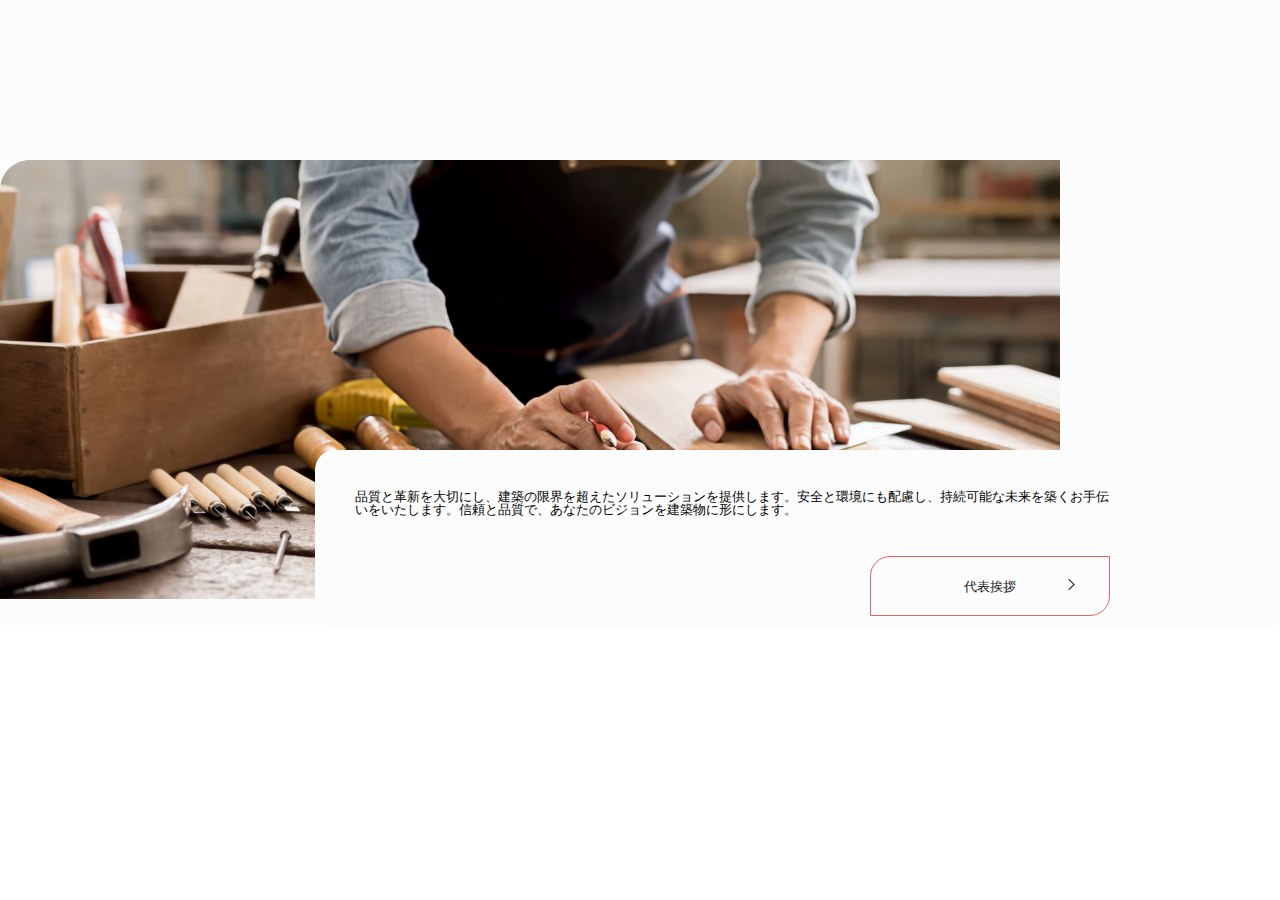
==== index.html @ d3d39540 "message1回目" ====
<!DOCTYPE html>
<html lang="ja">

<head>
  <meta charset="UTF-8">
  <meta http-equiv="X-UA-Compatible" content="IE=edge">
  <meta name="viewport" content="width=device-width, initial-scale=1.0">
  <script defer src="script.js"></script>
  <link rel="stylesheet" href="./style.css">
  <title>Document</title>
</head>

<body>
  <header class="l-header">
  </header>
  <main>

    <section class="l-section p-top-message">
      <div class="l-section__inner p-top-message__inner">
        <figure class="p-top-message__figure">
          <img src="./images/top-message.jpg" alt="メッセージ画像" width="1060" height="439" loading="lazy">
        </figure>
        <div class="p-top-message__text">
          <p>品質と革新を大切にし、建築の限界を超えたソリューションを提供します。安全と環境にも配慮し、持続可能な未来を築くお手伝いをいたします。信頼と品質で、あなたのビジョンを建築物に形にします。</p>
          <div class="c-button p-top-message__button">
            <a href="">代表挨拶</a>
          </div>
        </div>
      </div>
    </section>

  </main>
  <footer></footer>
</body>

</html>
---- style.css ----
html,body,div,span,object,iframe,h1,h2,h3,h4,h5,h6,p,blockquote,pre,abbr,address,cite,code,del,dfn,em,img,ins,kbd,q,samp,small,strong,sub,sup,var,b,i,dl,dt,dd,ol,ul,li,fieldset,form,label,legend,table,caption,tbody,tfoot,thead,tr,th,td,article,aside,canvas,details,figcaption,figure,footer,header,hgroup,menu,nav,section,summary,time,mark,audio,video{margin:0;padding:0;border:0;outline:0;font-size:100%;vertical-align:baseline;background:rgba(0,0,0,0)}body{line-height:1;min-inline-size:0}article,aside,details,figcaption,figure,footer,header,hgroup,menu,nav,section{display:block}nav ul{list-style:none}blockquote,q{quotes:none}blockquote:before,blockquote:after,q:before,q:after{content:"";content:none}a{margin:0;padding:0;font-size:100%;vertical-align:baseline;background:rgba(0,0,0,0);text-decoration:none}ins{background-color:#ff9;color:#000;text-decoration:none}mark{background-color:#ff9;color:#000;font-style:italic;font-weight:bold}del{text-decoration:line-through}abbr[title],dfn[title]{border-bottom:1px dotted;cursor:help}table{border-collapse:collapse;border-spacing:0}hr{display:block;height:1px;border:0;border-top:1px solid #ccc;margin:1em 0;padding:0}input,select{vertical-align:middle}:root{--red: #F45F5F;--white: #FCFCFC;--bg-gray: #F4F4F4;--black: #1A1A1A;--headerHight: 100px;--inner: 15px}@media screen and (min-width: 1024px){:root{--inner: 50px}}html{font-size:16px}@media screen and (min-width: 768px){html{font-size:.7571428571vw}}@media screen and (min-width: 1160px){html{font-size:16px}}*{box-sizing:border-box}body{font-family:"Noto Sans JP",sans-serif,"Shippori Mincho",serif}a{color:var(--black)}img,a{display:block;width:100%;height:auto}.l-section{position:relative}.l-section__inner{--_width: 72.5rem;--_inner: 0.9375rem;width:min(100%,var(--_width));padding:0 var(--_inner);margin-inline:auto}@media screen and (min-width: 768px){.l-section__inner{--_inner: 3.125rem}}.l-section__inner.p-top-about__inner,.l-section__inner.p-top-message__inner{--_width: 120rem;--_inner: 0}.c-logo img{width:11.125rem}.c-button a{display:flex;align-items:center;justify-content:center;cursor:pointer;width:15rem;height:3.75rem;border:1px solid var(--red);border-radius:1.25rem 0px 1.25rem 0px;position:relative}.c-button a:hover{background-color:var(--red);color:var(--white)}.c-button a::before{content:"";display:inline-block;width:1px;height:.5rem;background-color:var(--black);rotate:45deg;position:absolute;top:1.625rem;left:12.5rem}.c-button a:hover::before{background-color:var(--white)}.c-button a::after{content:"";display:inline-block;width:1px;height:.5rem;background-color:var(--black);rotate:-45deg;position:absolute;top:1.3125rem;left:12.5rem}.c-button a:hover::after{background-color:var(--white)}.p-top-message{padding-top:10rem;padding-bottom:1.6875rem;background-color:var(--white)}.p-top-message__inner{max-width:120rem;position:relative}.p-top-message__figure{aspect-ratio:1060/439;max-width:66.25rem}.p-top-message__figure img{height:100%}.p-top-message__text{font-size:.8125rem;padding:1.25rem;background-color:var(--white);border-radius:1.25rem;z-index:1;position:absolute;top:18.125rem;right:0;width:60.3125rem;padding:2.5rem 10.625rem .6875rem 2.5rem}.p-top-message__button{margin-top:2.5rem;display:flex;justify-content:center;justify-content:flex-end}@media screen and (min-width: 768px){.u-hidden-pc{display:none}}@media screen and (min-width: 768px){.u-hidden-sp{display:none}}/*# sourceMappingURL=style.css.map */
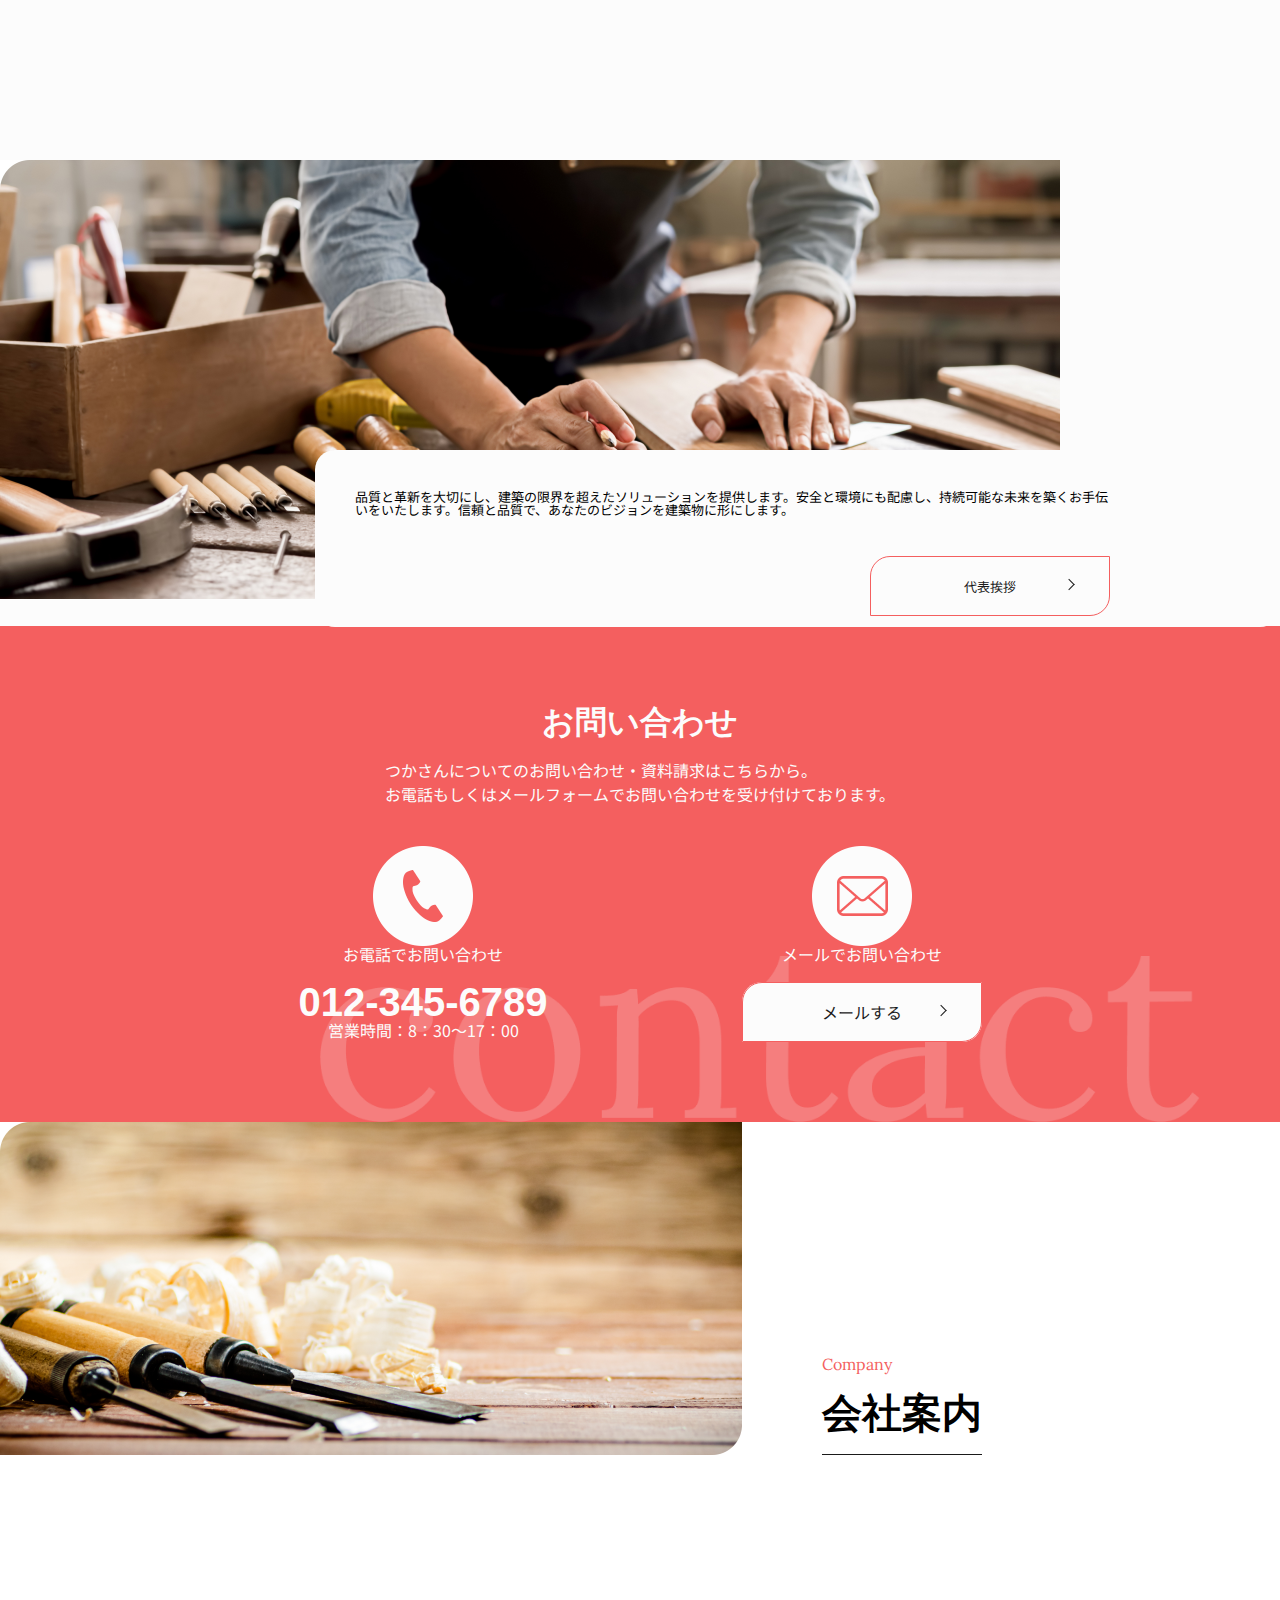
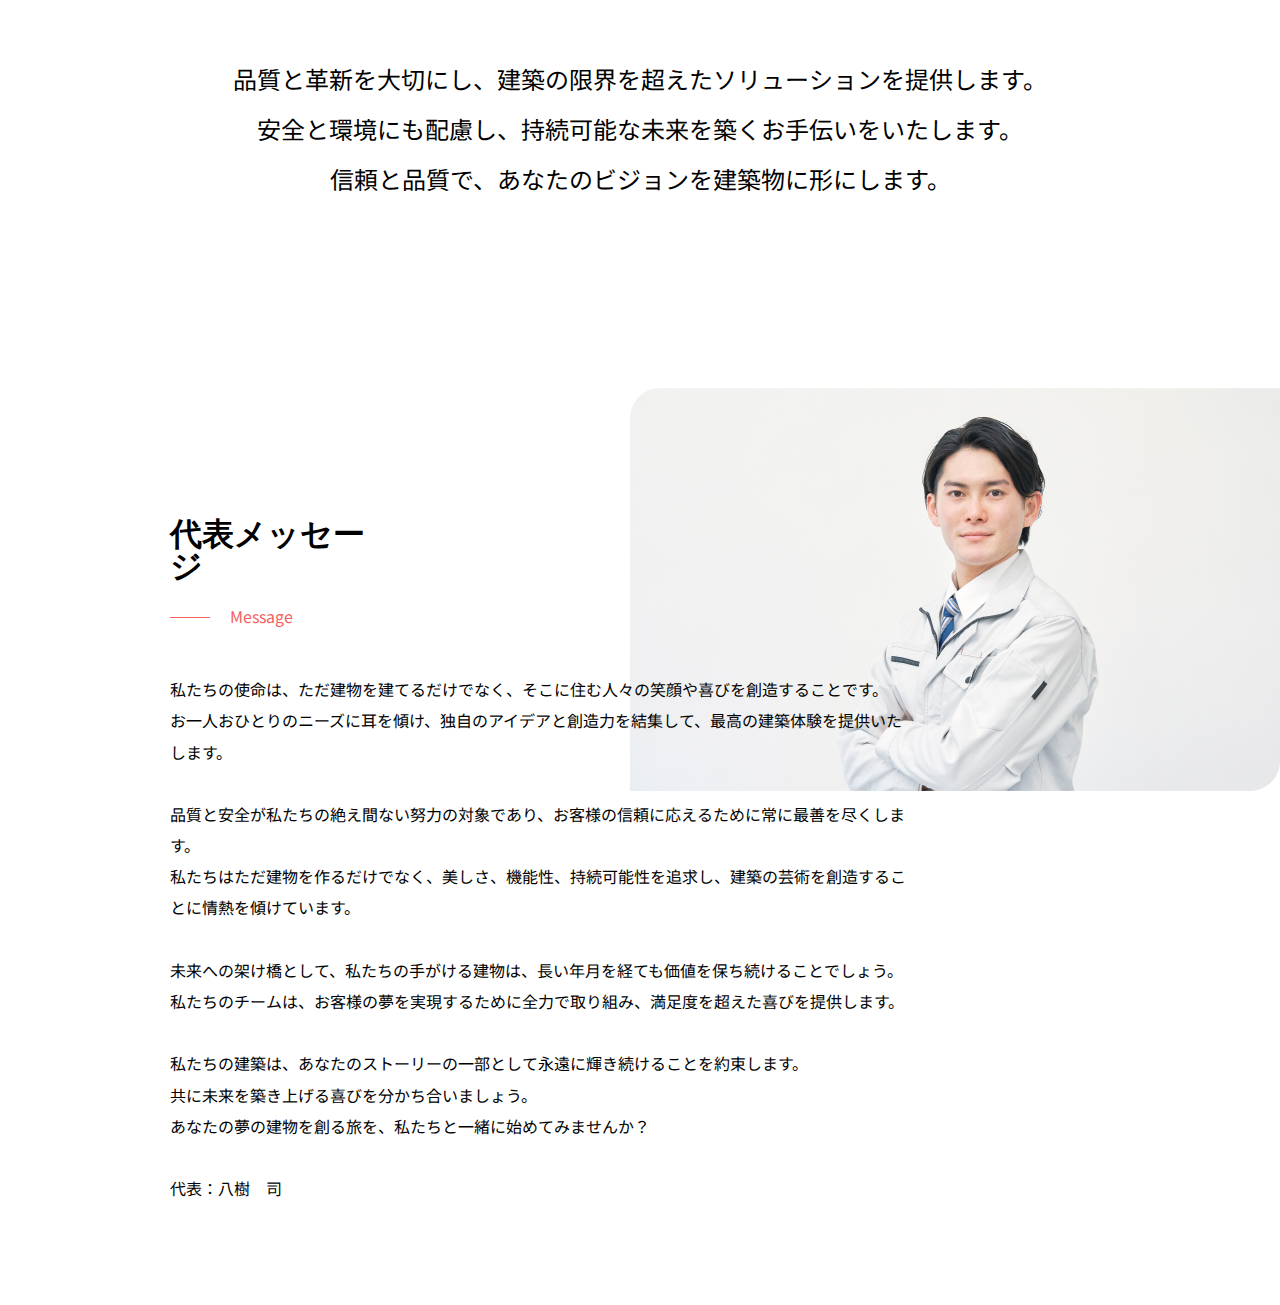
==== commit dc02fad1: "会社案内追加" ====
--- a/index.html
+++ b/index.html
@@ -5,7 +5,20 @@
   <meta charset="UTF-8">
   <meta http-equiv="X-UA-Compatible" content="IE=edge">
   <meta name="viewport" content="width=device-width, initial-scale=1.0">
-  <script defer src="script.js"></script>
+  <link rel="preconnect" href="https://fonts.googleapis.com">
+
+  <link rel="preconnect" href="https://fonts.googleapis.com">
+  <link rel="preconnect" href="https://fonts.gstatic.com" crossorigin>
+  <link href="https://fonts.googleapis.com/css2?family=Lora:ital,wght@0,400..700;1,400..700&display=swap"
+    rel="stylesheet">
+  <link rel="preconnect" href="https://fonts.gstatic.com" crossorigin>
+  <link
+    href="https://fonts.googleapis.com/css2?family=Noto+Sans+JP:wght@100..900&family=Shippori+Mincho:wght@400;500;600;700;800&display=swap"
+    rel="stylesheet">
+  <link rel="stylesheet" href="https://cdn.jsdelivr.net/npm/swiper@11/swiper-bundle.min.css" />
+
+  <script defer src="https://cdn.jsdelivr.net/npm/swiper@11/swiper-bundle.min.js"></script>
+  <script defer src="./js/script.js"></script>
   <link rel="stylesheet" href="./style.css">
   <title>Document</title>
 </head>
@@ -29,6 +42,73 @@
       </div>
     </section>
 
+    <section class="l-section p-top-contact">
+      <div class="l-section__inner p-top-contact__inner">
+        <div class="p-top-contact__text">
+          <h2 class="p-top-contact__title">お問い合わせ</h2>
+          <p class="p-top-contact__description">つかさんについてのお問い合わせ・資料請求はこちらから。<br>お電話もしくはメールフォームでお問い合わせを受け付けております。</p>
+        </div>
+        <div class="p-top-contact__items">
+          <div class="p-top-contact__item">
+            <figure class="p-top-contact__icon">
+              <img src="./images/icon-tel.png" alt="電話のアイコン" width="100" height="100" loading="lazy">
+            </figure>
+            <p class="p-top-contact__text">お電話でお問い合わせ</p>
+            <a class="p-top-contact__tel" href="tel:012-345-6789">012-345-6789</a>
+            <p class="p-top-contact__text">営業時間：8：30〜17：00</p>
+          </div>
+          <div class="p-top-contact__item">
+            <figure class="p-top-contact__icon">
+              <img src="./images/icon-mail.png" alt="メールのアイコン" width="100" height="100" loading="lazy">
+            </figure>
+            <p class="p-top-contact__text">メールでお問い合わせ</p>
+            <div class="c-button p-top-contact__button">
+              <a href="">メールする</a>
+            </div>
+          </div>
+        </div>
+      </div>
+    </section>
+
+    <section class="l-section p-company">
+      <div class="l-section__inner p-company__inner">
+
+        <div class="p-company__heading">
+          <figure class="p-company__heading-image">
+            <img src="./images/company-1.png" alt="会社画像" width="742" height="331" loading="lazy">
+          </figure>
+          <div class="p-company__title-group">
+            <p class="p-company__title-en">Company</p>
+            <h2 class="p-company__title">会社案内</h2>
+          </div>
+        </div>
+
+        <p class="p-company__description">品質と革新を大切にし、建築の限界を超えたソリューションを提供します。<br>
+          安全と環境にも配慮し、持続可能な未来を築くお手伝いをいたします。<br>
+          信頼と品質で、あなたのビジョンを建築物に形にします。</p>
+
+        <div class="p-company__subtitle-group">
+          <h3 class="p-company__subtitle">代表メッセージ</h3>
+          <p class="p-company__subtitle-en">Message</p>
+        </div>
+
+        <div class="p-company__message-group">
+          <figure class="p-company__message-image">
+            <img src="./images/company-2.png" alt="代表メッセージ" width="650" height="402.73" loading="lazy">
+          </figure>
+  
+          <p class="p-company__message">
+            私たちの使命は、ただ建物を建てるだけでなく、そこに住む人々の笑顔や喜びを創造することです。<br>お一人おひとりのニーズに耳を傾け、独自のアイデアと創造力を結集して、最高の建築体験を提供いたします。<br><br>
+            品質と安全が私たちの絶え間ない努力の対象であり、お客様の信頼に応えるために常に最善を尽くします。<br>私たちはただ建物を作るだけでなく、美しさ、機能性、持続可能性を追求し、建築の芸術を創造することに情熱を傾けています。<br><br>未来への架け橋として、私たちの手がける建物は、長い年月を経ても価値を保ち続けることでしょう。<br>私たちのチームは、お客様の夢を実現するために全力で取り組み、満足度を超えた喜びを提供します。<br><br>私たちの建築は、あなたのストーリーの一部として永遠に輝き続けることを約束します。<br>共に未来を築き上げる喜びを分かち合いましょう。<br>あなたの夢の建物を創る旅を、私たちと一緒に始めてみませんか？<br><br>代表：八樹　司
+          </p>
+        </div>
+
+      </div>
+    </section>
+
+
+
+
   </main>
   <footer></footer>
 </body>
--- a/style.css
+++ b/style.css
@@ -1 +1 @@
-html,body,div,span,object,iframe,h1,h2,h3,h4,h5,h6,p,blockquote,pre,abbr,address,cite,code,del,dfn,em,img,ins,kbd,q,samp,small,strong,sub,sup,var,b,i,dl,dt,dd,ol,ul,li,fieldset,form,label,legend,table,caption,tbody,tfoot,thead,tr,th,td,article,aside,canvas,details,figcaption,figure,footer,header,hgroup,menu,nav,section,summary,time,mark,audio,video{margin:0;padding:0;border:0;outline:0;font-size:100%;vertical-align:baseline;background:rgba(0,0,0,0)}body{line-height:1;min-inline-size:0}article,aside,details,figcaption,figure,footer,header,hgroup,menu,nav,section{display:block}nav ul{list-style:none}blockquote,q{quotes:none}blockquote:before,blockquote:after,q:before,q:after{content:"";content:none}a{margin:0;padding:0;font-size:100%;vertical-align:baseline;background:rgba(0,0,0,0);text-decoration:none}ins{background-color:#ff9;color:#000;text-decoration:none}mark{background-color:#ff9;color:#000;font-style:italic;font-weight:bold}del{text-decoration:line-through}abbr[title],dfn[title]{border-bottom:1px dotted;cursor:help}table{border-collapse:collapse;border-spacing:0}hr{display:block;height:1px;border:0;border-top:1px solid #ccc;margin:1em 0;padding:0}input,select{vertical-align:middle}:root{--red: #F45F5F;--white: #FCFCFC;--bg-gray: #F4F4F4;--black: #1A1A1A;--headerHight: 100px;--inner: 15px}@media screen and (min-width: 1024px){:root{--inner: 50px}}html{font-size:16px}@media screen and (min-width: 768px){html{font-size:.7571428571vw}}@media screen and (min-width: 1160px){html{font-size:16px}}*{box-sizing:border-box}body{font-family:"Noto Sans JP",sans-serif,"Shippori Mincho",serif}a{color:var(--black)}img,a{display:block;width:100%;height:auto}.l-section{position:relative}.l-section__inner{--_width: 72.5rem;--_inner: 0.9375rem;width:min(100%,var(--_width));padding:0 var(--_inner);margin-inline:auto}@media screen and (min-width: 768px){.l-section__inner{--_inner: 3.125rem}}.l-section__inner.p-top-about__inner,.l-section__inner.p-top-message__inner{--_width: 120rem;--_inner: 0}.c-logo img{width:11.125rem}.c-button a{display:flex;align-items:center;justify-content:center;cursor:pointer;width:15rem;height:3.75rem;border:1px solid var(--red);border-radius:1.25rem 0px 1.25rem 0px;position:relative}.c-button a:hover{background-color:var(--red);color:var(--white)}.c-button a::before{content:"";display:inline-block;width:1px;height:.5rem;background-color:var(--black);rotate:45deg;position:absolute;top:1.625rem;left:12.5rem}.c-button a:hover::before{background-color:var(--white)}.c-button a::after{content:"";display:inline-block;width:1px;height:.5rem;background-color:var(--black);rotate:-45deg;position:absolute;top:1.3125rem;left:12.5rem}.c-button a:hover::after{background-color:var(--white)}.p-top-message{padding-top:10rem;padding-bottom:1.6875rem;background-color:var(--white)}.p-top-message__inner{max-width:120rem;position:relative}.p-top-message__figure{aspect-ratio:1060/439;max-width:66.25rem}.p-top-message__figure img{height:100%}.p-top-message__text{font-size:.8125rem;padding:1.25rem;background-color:var(--white);border-radius:1.25rem;z-index:1;position:absolute;top:18.125rem;right:0;width:60.3125rem;padding:2.5rem 10.625rem .6875rem 2.5rem}.p-top-message__button{margin-top:2.5rem;display:flex;justify-content:center;justify-content:flex-end}@media screen and (min-width: 768px){.u-hidden-pc{display:none}}@media screen and (min-width: 768px){.u-hidden-sp{display:none}}/*# sourceMappingURL=style.css.map */+html,body,div,span,object,iframe,h1,h2,h3,h4,h5,h6,p,blockquote,pre,abbr,address,cite,code,del,dfn,em,img,ins,kbd,q,samp,small,strong,sub,sup,var,b,i,dl,dt,dd,ol,ul,li,fieldset,form,label,legend,table,caption,tbody,tfoot,thead,tr,th,td,article,aside,canvas,details,figcaption,figure,footer,header,hgroup,menu,nav,section,summary,time,mark,audio,video{margin:0;padding:0;border:0;outline:0;font-size:100%;vertical-align:baseline;background:rgba(0,0,0,0)}body{line-height:1;min-inline-size:0}article,aside,details,figcaption,figure,footer,header,hgroup,menu,nav,section{display:block}nav ul{list-style:none}blockquote,q{quotes:none}blockquote:before,blockquote:after,q:before,q:after{content:"";content:none}a{margin:0;padding:0;font-size:100%;vertical-align:baseline;background:rgba(0,0,0,0);text-decoration:none}ins{background-color:#ff9;color:#000;text-decoration:none}mark{background-color:#ff9;color:#000;font-style:italic;font-weight:bold}del{text-decoration:line-through}abbr[title],dfn[title]{border-bottom:1px dotted;cursor:help}table{border-collapse:collapse;border-spacing:0}hr{display:block;height:1px;border:0;border-top:1px solid #ccc;margin:1em 0;padding:0}input,select{vertical-align:middle}:root{--red: #F45F5F;--white: #FCFCFC;--bg-gray: #F4F4F4;--black: #1A1A1A;--headerHight: 100px;--inner: 15px}@media screen and (min-width: 1024px){:root{--inner: 50px}}html{font-size:16px}@media screen and (min-width: 768px){html{font-size:.7571428571vw}}@media screen and (min-width: 1160px){html{font-size:16px}}*{box-sizing:border-box}body{font-family:"Noto Sans JP",sans-serif,"Shippori Mincho",serif}a{color:var(--black)}img,a{display:block;width:100%;height:auto}.l-section{position:relative}.l-section__inner{--_width: 72.5rem;--_inner: 0.9375rem;width:min(100%,var(--_width));padding:0 var(--_inner);margin-inline:auto}@media screen and (min-width: 768px){.l-section__inner{--_inner: 3.125rem}}.l-section__inner.p-top-about__inner,.l-section__inner.p-top-message__inner,.p-company__inner{--_width: 120rem;--_inner: 0}.c-logo img{width:11.125rem}.c-button a{display:flex;align-items:center;justify-content:center;cursor:pointer;width:15rem;height:3.75rem;border:1px solid var(--red);border-radius:1.25rem 0px 1.25rem 0px;position:relative}.c-button a:hover{background-color:var(--red);color:var(--white)}.c-button a::before{content:"";display:inline-block;width:1px;height:.5rem;background-color:var(--black);rotate:45deg;position:absolute;top:1.625rem;left:12.5rem}.c-button a:hover::before{background-color:var(--white)}.c-button a::after{content:"";display:inline-block;width:1px;height:.5rem;background-color:var(--black);rotate:-45deg;position:absolute;top:1.3125rem;left:12.5rem}.c-button a:hover::after{background-color:var(--white)}.p-top-message{padding-top:10rem;padding-bottom:1.6875rem;background-color:var(--white)}.p-top-message__inner{max-width:120rem;position:relative}.p-top-message__figure{aspect-ratio:1060/439;max-width:66.25rem}.p-top-message__figure img{height:100%}.p-top-message__text{font-size:.8125rem;padding:1.25rem;background-color:var(--white);border-radius:1.25rem;z-index:1;position:absolute;top:18.125rem;right:0;width:60.3125rem;padding:2.5rem 10.625rem .6875rem 2.5rem}.p-top-message__button{margin-top:2.5rem;display:flex;justify-content:center;justify-content:flex-end}.p-top-contact{background-color:var(--red);background-image:url("../../../images/bg-contact.png");background-repeat:no-repeat;background-size:55rem;background-position:80% 100%;padding-top:5rem;padding-bottom:5rem;color:var(--white)}.p-top-contact__inner{max-width:48.9375rem;width:100%;margin-inline:auto}.p-top-contact__text :not(:first-child){margin-top:1.25rem}.p-top-contact__title{font-size:2rem;font-family:"sippori-mincho",serif;font-weight:bold;text-align:center}.p-top-contact__description{width:31.875rem;margin-inline:auto;margin-top:2.5rem;line-height:normal}.p-top-contact__items{display:flex;justify-content:space-between;margin-top:2.5rem}.p-top-contact__item{text-align:center}.p-top-contact__tel{color:var(--white);font-size:2.5rem;font-family:"noto-sans-jp",sans-serif;font-weight:bold;text-align:center;margin-top:1.25rem}.p-top-contact__icon{aspect-ratio:100/100;max-width:6.25rem;margin-inline:auto}.p-top-contact__icon img{height:100%}.p-top-contact__button{background-color:var(--white);border-radius:1.25rem 0px 1.25rem 0px;margin-top:1.25rem}.p-top-contact__button a{color:var(--black)}.p-company{padding-bottom:6.3125rem}.p-company__heading{display:flex;gap:5rem}.p-company__heading-image{aspect-ratio:742/331;max-width:46.375rem}.p-company__heading-image img{height:100%}.p-company__title-group{padding-top:14.625rem}.p-company__title-en{color:var(--red);font-family:"Lora",serif;text-transform:capitalize}.p-company__title{font-family:"sippori-mincho",serif;font-size:2.5rem;padding-top:1.375rem}.p-company__title::after{content:"";display:block;width:10rem;height:1px;background-color:var(--black);margin-top:1.25rem}.p-company__description{width:51rem;font-size:1.5rem;margin-inline:auto;text-align:center;padding-top:12.4675rem;line-height:2.0833333333}.p-company__subtitle-group{width:14rem;margin-top:19.57375rem;margin-left:10.625rem}.p-company__subtitle{font-size:2rem;font-family:"sippori-mincho",serif}.p-company__subtitle-en{color:var(--red);margin-top:1.25rem}.p-company__subtitle-en::before{content:"";display:inline-block;width:2.5rem;height:1px;background-color:var(--red);margin-right:1.25rem;position:relative;top:-0.3125rem;margin-top:1.25rem}.p-company__message-group{position:relative}.p-company__message-image{aspect-ratio:650/402.73;max-width:40.625rem;position:absolute;top:-54%;right:0}.p-company__message-image img{height:100%}.p-company__message{width:46.625rem;margin-top:3.158125rem;margin-left:10.625rem;line-height:1.95;z-index:1;position:relative}@media screen and (min-width: 768px){.u-hidden-pc{display:none}}@media screen and (min-width: 768px){.u-hidden-sp{display:none}}/*# sourceMappingURL=style.css.map */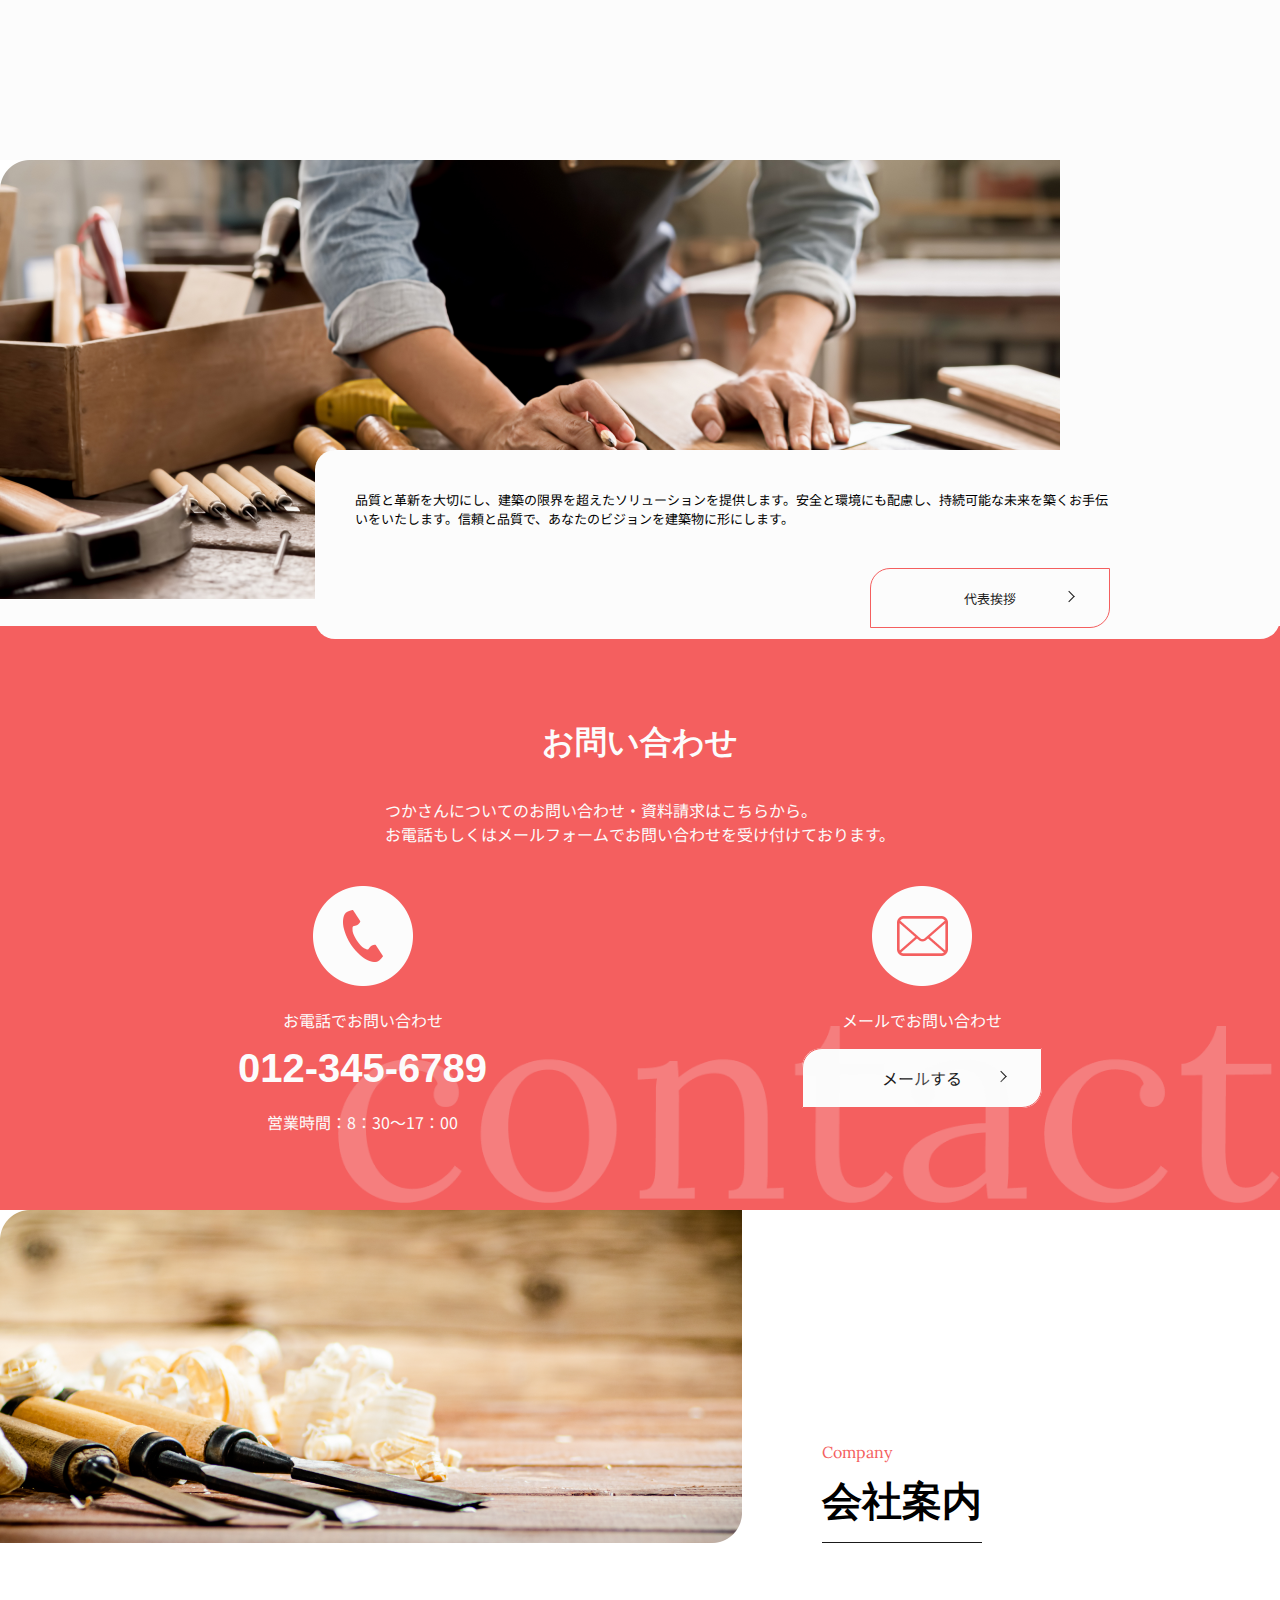
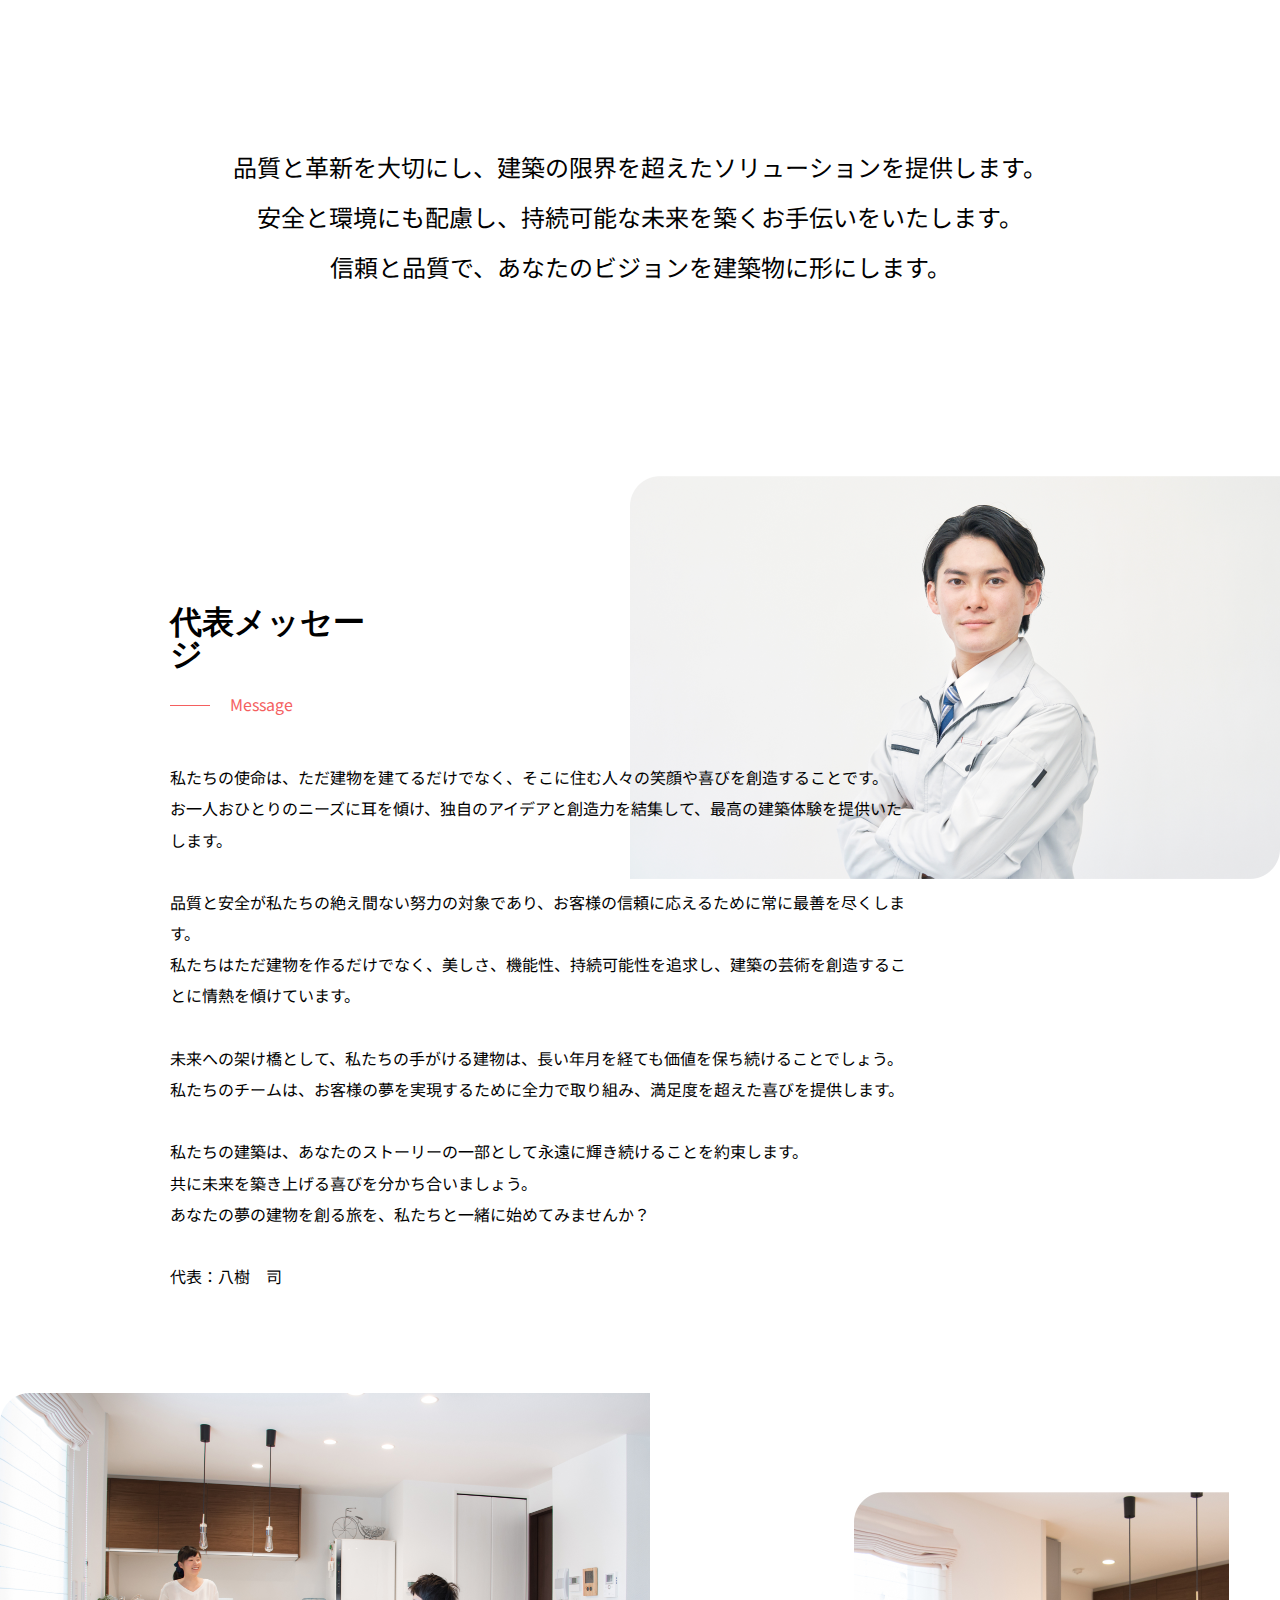
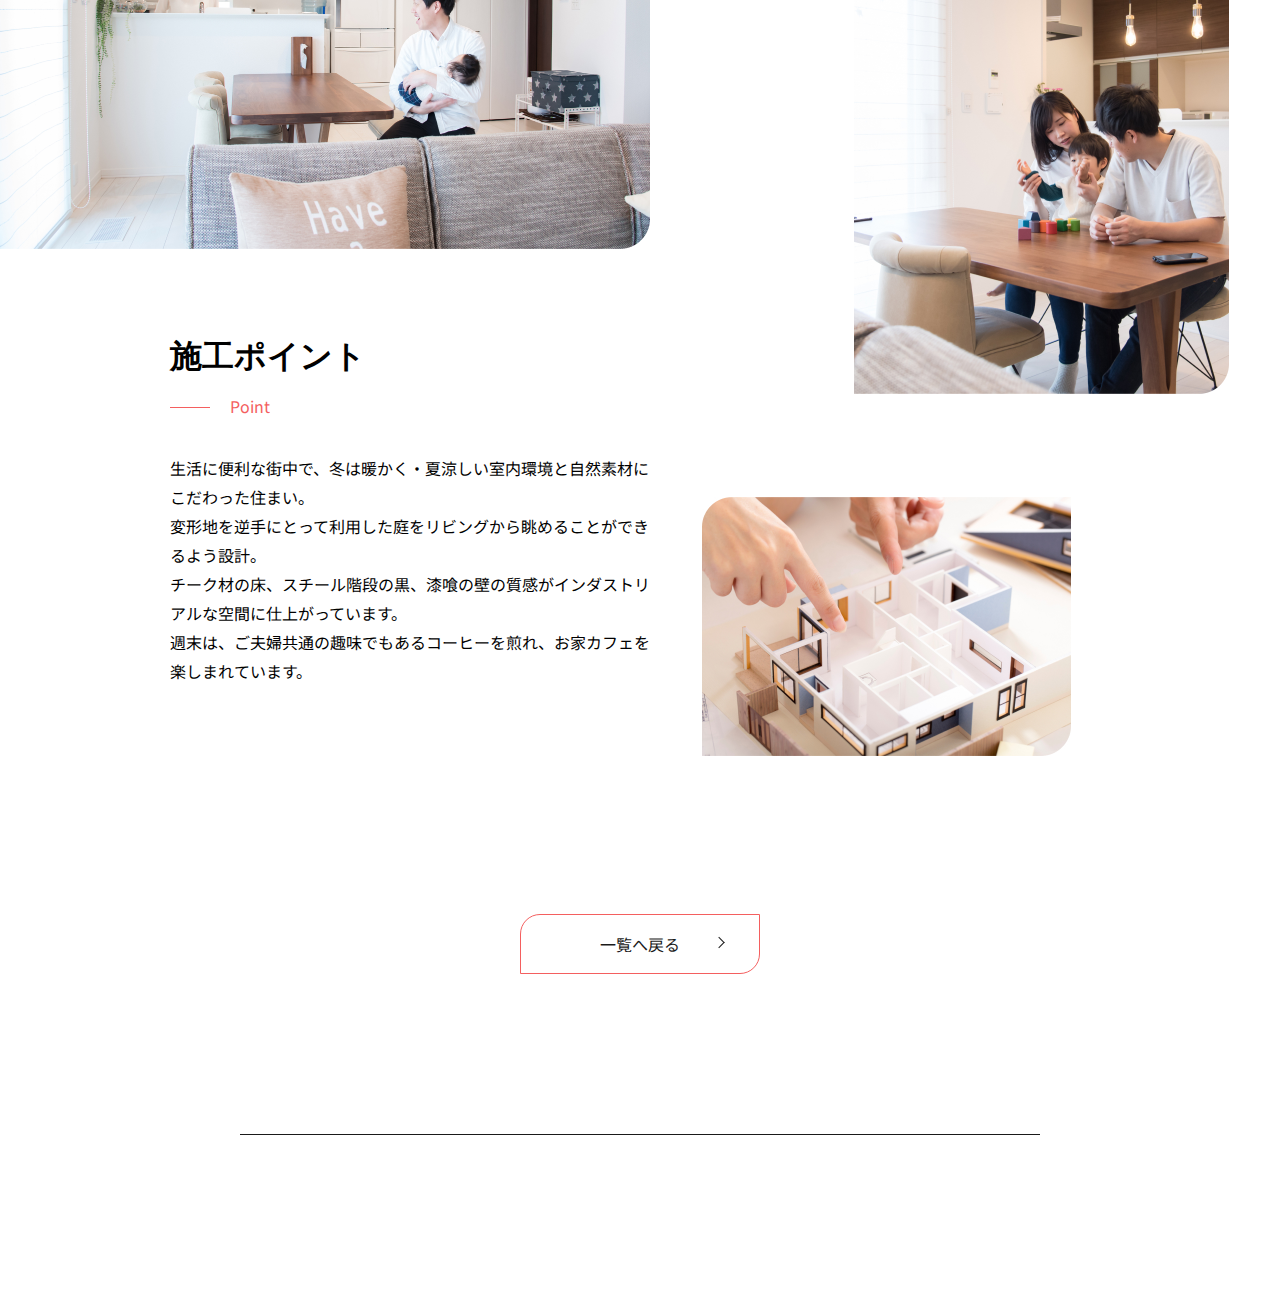
==== commit a60dfc09: "施工ポイント追加" ====
--- a/index.html
+++ b/index.html
@@ -6,7 +6,6 @@
   <meta http-equiv="X-UA-Compatible" content="IE=edge">
   <meta name="viewport" content="width=device-width, initial-scale=1.0">
   <link rel="preconnect" href="https://fonts.googleapis.com">
-
   <link rel="preconnect" href="https://fonts.googleapis.com">
   <link rel="preconnect" href="https://fonts.gstatic.com" crossorigin>
   <link href="https://fonts.googleapis.com/css2?family=Lora:ital,wght@0,400..700;1,400..700&display=swap"
@@ -44,7 +43,7 @@
 
     <section class="l-section p-top-contact">
       <div class="l-section__inner p-top-contact__inner">
-        <div class="p-top-contact__text">
+        <div class="p-top-contact__title-group">
           <h2 class="p-top-contact__title">お問い合わせ</h2>
           <p class="p-top-contact__description">つかさんについてのお問い合わせ・資料請求はこちらから。<br>お電話もしくはメールフォームでお問い合わせを受け付けております。</p>
         </div>
@@ -66,13 +65,15 @@
               <a href="">メールする</a>
             </div>
           </div>
+          <div class="p-top-contact__bg-image">
+            <img width="1059" height="308" loading="lazy" src="./images/bg-contact.png" alt="contact">
+          </div>
         </div>
       </div>
     </section>
 
     <section class="l-section p-company">
       <div class="l-section__inner p-company__inner">
-
         <div class="p-company__heading">
           <figure class="p-company__heading-image">
             <img src="./images/company-1.png" alt="会社画像" width="742" height="331" loading="lazy">
@@ -82,32 +83,54 @@
             <h2 class="p-company__title">会社案内</h2>
           </div>
         </div>
-
         <p class="p-company__description">品質と革新を大切にし、建築の限界を超えたソリューションを提供します。<br>
           安全と環境にも配慮し、持続可能な未来を築くお手伝いをいたします。<br>
           信頼と品質で、あなたのビジョンを建築物に形にします。</p>
-
-        <div class="p-company__subtitle-group">
-          <h3 class="p-company__subtitle">代表メッセージ</h3>
-          <p class="p-company__subtitle-en">Message</p>
+        <div class="p-company__subtitle-group c-subtitle-group">
+          <h3 class="p-company__subtitle c-subtitle">代表メッセージ</h3>
+          <p class="p-company__subtitle-en c-subtitle-en">Message</p>
         </div>
-
         <div class="p-company__message-group">
           <figure class="p-company__message-image">
             <img src="./images/company-2.png" alt="代表メッセージ" width="650" height="402.73" loading="lazy">
           </figure>
-  
           <p class="p-company__message">
             私たちの使命は、ただ建物を建てるだけでなく、そこに住む人々の笑顔や喜びを創造することです。<br>お一人おひとりのニーズに耳を傾け、独自のアイデアと創造力を結集して、最高の建築体験を提供いたします。<br><br>
             品質と安全が私たちの絶え間ない努力の対象であり、お客様の信頼に応えるために常に最善を尽くします。<br>私たちはただ建物を作るだけでなく、美しさ、機能性、持続可能性を追求し、建築の芸術を創造することに情熱を傾けています。<br><br>未来への架け橋として、私たちの手がける建物は、長い年月を経ても価値を保ち続けることでしょう。<br>私たちのチームは、お客様の夢を実現するために全力で取り組み、満足度を超えた喜びを提供します。<br><br>私たちの建築は、あなたのストーリーの一部として永遠に輝き続けることを約束します。<br>共に未来を築き上げる喜びを分かち合いましょう。<br>あなたの夢の建物を創る旅を、私たちと一緒に始めてみませんか？<br><br>代表：八樹　司
           </p>
         </div>
-
       </div>
     </section>
 
-
-
+    <section class="l-section p-point">
+      <div class="l-section__inner p-point__inner">
+        <figure class="p-point__figure-1">
+          <img src="./images/point-1.jpg" alt="ポイント画像" width="650" height="455.379" loading="lazy">
+        </figure>
+        <figure class="p-point__figure-2">
+          <img src="./images/point-2.jpg" alt="ポイント画像" width="375" height="501.518" loading="lazy">
+        </figure>
+        <figure class="p-point__figure-3">
+          <img src="./images/point-3.jpg" alt="ポイント画像" width="369" height="258.783" loading="lazy">
+        </figure>
+        <div class="p-point__text-group">
+          <div class="p-point__subtitle-group c-subtitle-group">
+            <h3 class="p-point__subtitle c-subtitle">施工ポイント</h3>
+            <p class="p-point__subtitle-en c-subtitle-en">Point</p>
+          </div>
+          <div class="p-point__text">
+            <p>生活に便利な街中で、冬は暖かく・夏涼しい室内環境と自然素材にこだわった住まい。<br>
+              変形地を逆手にとって利用した庭をリビングから眺めることができるよう設計。<br>
+              チーク材の床、スチール階段の黒、漆喰の壁の質感がインダストリアルな空間に仕上がっています。<br>
+              週末は、ご夫婦共通の趣味でもあるコーヒーを煎れ、お家カフェを楽しまれています。</p>
+          </div>
+        </div>
+        <div class="c-button p-point__button">
+          <a href="">一覧へ戻る</a>
+        </div>
+        <div class="p-point__line"></div>
+      </div>
+    </section>
 
   </main>
   <footer></footer>
--- a/style.css
+++ b/style.css
@@ -1 +1 @@
-html,body,div,span,object,iframe,h1,h2,h3,h4,h5,h6,p,blockquote,pre,abbr,address,cite,code,del,dfn,em,img,ins,kbd,q,samp,small,strong,sub,sup,var,b,i,dl,dt,dd,ol,ul,li,fieldset,form,label,legend,table,caption,tbody,tfoot,thead,tr,th,td,article,aside,canvas,details,figcaption,figure,footer,header,hgroup,menu,nav,section,summary,time,mark,audio,video{margin:0;padding:0;border:0;outline:0;font-size:100%;vertical-align:baseline;background:rgba(0,0,0,0)}body{line-height:1;min-inline-size:0}article,aside,details,figcaption,figure,footer,header,hgroup,menu,nav,section{display:block}nav ul{list-style:none}blockquote,q{quotes:none}blockquote:before,blockquote:after,q:before,q:after{content:"";content:none}a{margin:0;padding:0;font-size:100%;vertical-align:baseline;background:rgba(0,0,0,0);text-decoration:none}ins{background-color:#ff9;color:#000;text-decoration:none}mark{background-color:#ff9;color:#000;font-style:italic;font-weight:bold}del{text-decoration:line-through}abbr[title],dfn[title]{border-bottom:1px dotted;cursor:help}table{border-collapse:collapse;border-spacing:0}hr{display:block;height:1px;border:0;border-top:1px solid #ccc;margin:1em 0;padding:0}input,select{vertical-align:middle}:root{--red: #F45F5F;--white: #FCFCFC;--bg-gray: #F4F4F4;--black: #1A1A1A;--headerHight: 100px;--inner: 15px}@media screen and (min-width: 1024px){:root{--inner: 50px}}html{font-size:16px}@media screen and (min-width: 768px){html{font-size:.7571428571vw}}@media screen and (min-width: 1160px){html{font-size:16px}}*{box-sizing:border-box}body{font-family:"Noto Sans JP",sans-serif,"Shippori Mincho",serif}a{color:var(--black)}img,a{display:block;width:100%;height:auto}.l-section{position:relative}.l-section__inner{--_width: 72.5rem;--_inner: 0.9375rem;width:min(100%,var(--_width));padding:0 var(--_inner);margin-inline:auto}@media screen and (min-width: 768px){.l-section__inner{--_inner: 3.125rem}}.l-section__inner.p-top-about__inner,.l-section__inner.p-top-message__inner,.p-company__inner{--_width: 120rem;--_inner: 0}.c-logo img{width:11.125rem}.c-button a{display:flex;align-items:center;justify-content:center;cursor:pointer;width:15rem;height:3.75rem;border:1px solid var(--red);border-radius:1.25rem 0px 1.25rem 0px;position:relative}.c-button a:hover{background-color:var(--red);color:var(--white)}.c-button a::before{content:"";display:inline-block;width:1px;height:.5rem;background-color:var(--black);rotate:45deg;position:absolute;top:1.625rem;left:12.5rem}.c-button a:hover::before{background-color:var(--white)}.c-button a::after{content:"";display:inline-block;width:1px;height:.5rem;background-color:var(--black);rotate:-45deg;position:absolute;top:1.3125rem;left:12.5rem}.c-button a:hover::after{background-color:var(--white)}.p-top-message{padding-top:10rem;padding-bottom:1.6875rem;background-color:var(--white)}.p-top-message__inner{max-width:120rem;position:relative}.p-top-message__figure{aspect-ratio:1060/439;max-width:66.25rem}.p-top-message__figure img{height:100%}.p-top-message__text{font-size:.8125rem;padding:1.25rem;background-color:var(--white);border-radius:1.25rem;z-index:1;position:absolute;top:18.125rem;right:0;width:60.3125rem;padding:2.5rem 10.625rem .6875rem 2.5rem}.p-top-message__button{margin-top:2.5rem;display:flex;justify-content:center;justify-content:flex-end}.p-top-contact{background-color:var(--red);background-image:url("../../../images/bg-contact.png");background-repeat:no-repeat;background-size:55rem;background-position:80% 100%;padding-top:5rem;padding-bottom:5rem;color:var(--white)}.p-top-contact__inner{max-width:48.9375rem;width:100%;margin-inline:auto}.p-top-contact__text :not(:first-child){margin-top:1.25rem}.p-top-contact__title{font-size:2rem;font-family:"sippori-mincho",serif;font-weight:bold;text-align:center}.p-top-contact__description{width:31.875rem;margin-inline:auto;margin-top:2.5rem;line-height:normal}.p-top-contact__items{display:flex;justify-content:space-between;margin-top:2.5rem}.p-top-contact__item{text-align:center}.p-top-contact__tel{color:var(--white);font-size:2.5rem;font-family:"noto-sans-jp",sans-serif;font-weight:bold;text-align:center;margin-top:1.25rem}.p-top-contact__icon{aspect-ratio:100/100;max-width:6.25rem;margin-inline:auto}.p-top-contact__icon img{height:100%}.p-top-contact__button{background-color:var(--white);border-radius:1.25rem 0px 1.25rem 0px;margin-top:1.25rem}.p-top-contact__button a{color:var(--black)}.p-company{padding-bottom:6.3125rem}.p-company__heading{display:flex;gap:5rem}.p-company__heading-image{aspect-ratio:742/331;max-width:46.375rem}.p-company__heading-image img{height:100%}.p-company__title-group{padding-top:14.625rem}.p-company__title-en{color:var(--red);font-family:"Lora",serif;text-transform:capitalize}.p-company__title{font-family:"sippori-mincho",serif;font-size:2.5rem;padding-top:1.375rem}.p-company__title::after{content:"";display:block;width:10rem;height:1px;background-color:var(--black);margin-top:1.25rem}.p-company__description{width:51rem;font-size:1.5rem;margin-inline:auto;text-align:center;padding-top:12.4675rem;line-height:2.0833333333}.p-company__subtitle-group{width:14rem;margin-top:19.57375rem;margin-left:10.625rem}.p-company__subtitle{font-size:2rem;font-family:"sippori-mincho",serif}.p-company__subtitle-en{color:var(--red);margin-top:1.25rem}.p-company__subtitle-en::before{content:"";display:inline-block;width:2.5rem;height:1px;background-color:var(--red);margin-right:1.25rem;position:relative;top:-0.3125rem;margin-top:1.25rem}.p-company__message-group{position:relative}.p-company__message-image{aspect-ratio:650/402.73;max-width:40.625rem;position:absolute;top:-54%;right:0}.p-company__message-image img{height:100%}.p-company__message{width:46.625rem;margin-top:3.158125rem;margin-left:10.625rem;line-height:1.95;z-index:1;position:relative}@media screen and (min-width: 768px){.u-hidden-pc{display:none}}@media screen and (min-width: 768px){.u-hidden-sp{display:none}}/*# sourceMappingURL=style.css.map */+html,body,div,span,object,iframe,h1,h2,h3,h4,h5,h6,p,blockquote,pre,abbr,address,cite,code,del,dfn,em,img,ins,kbd,q,samp,small,strong,sub,sup,var,b,i,dl,dt,dd,ol,ul,li,fieldset,form,label,legend,table,caption,tbody,tfoot,thead,tr,th,td,article,aside,canvas,details,figcaption,figure,footer,header,hgroup,menu,nav,section,summary,time,mark,audio,video{margin:0;padding:0;border:0;outline:0;font-size:100%;vertical-align:baseline;background:rgba(0,0,0,0)}body{line-height:1;min-inline-size:0}article,aside,details,figcaption,figure,footer,header,hgroup,menu,nav,section{display:block}nav ul{list-style:none}blockquote,q{quotes:none}blockquote:before,blockquote:after,q:before,q:after{content:"";content:none}a{margin:0;padding:0;font-size:100%;vertical-align:baseline;background:rgba(0,0,0,0);text-decoration:none}ins{background-color:#ff9;color:#000;text-decoration:none}mark{background-color:#ff9;color:#000;font-style:italic;font-weight:bold}del{text-decoration:line-through}abbr[title],dfn[title]{border-bottom:1px dotted;cursor:help}table{border-collapse:collapse;border-spacing:0}hr{display:block;height:1px;border:0;border-top:1px solid #ccc;margin:1em 0;padding:0}input,select{vertical-align:middle}:root{--red: #F45F5F;--white: #FCFCFC;--bg-gray: #F4F4F4;--black: #1A1A1A;--headerHight: 100px;--inner: 15px}@media screen and (min-width: 1024px){:root{--inner: 50px}}html{font-size:16px}@media screen and (min-width: 768px){html{font-size:.7571428571vw}}@media screen and (min-width: 1160px){html{font-size:16px}}*{box-sizing:border-box}body{font-family:"Noto Sans JP",sans-serif,"Shippori Mincho",serif}a{color:var(--black)}img,a{display:block;width:100%;height:auto}.l-section{position:relative}.l-section__inner{--_width: 72.5rem;--_inner: 0.9375rem;width:min(100%,var(--_width));padding:0 var(--_inner);margin-inline:auto}@media screen and (min-width: 768px){.l-section__inner{--_inner: 3.125rem}}.l-section__inner.p-top-about__inner,.l-section__inner.p-top-message__inner,.l-section__inner.p-company__inner,.l-section__inner.p-point__inner{--_width: 120rem;--_inner: 0}.c-logo img{width:11.125rem}.c-button a{display:flex;align-items:center;justify-content:center;cursor:pointer;width:15rem;height:3.75rem;border:1px solid var(--red);border-radius:1.25rem 0px 1.25rem 0px;position:relative}.c-button a:hover{background-color:var(--red);color:var(--white)}.c-button a::before{content:"";display:inline-block;width:1px;height:.5rem;background-color:var(--black);rotate:45deg;position:absolute;top:1.625rem;left:12.5rem}.c-button a:hover::before{background-color:var(--white)}.c-button a::after{content:"";display:inline-block;width:1px;height:.5rem;background-color:var(--black);rotate:-45deg;position:absolute;top:1.3125rem;left:12.5rem}.c-button a:hover::after{background-color:var(--white)}.c-subtitle-group{width:14rem}.c-subtitle{font-size:2rem;font-family:"sippori-mincho",serif}.c-subtitle-en{color:var(--red);margin-top:1.25rem}.c-subtitle-en::before{content:"";display:inline-block;width:2.5rem;height:1px;background-color:var(--red);margin-right:1.25rem;position:relative;top:-0.3125rem;margin-top:1.25rem}.p-top-message{padding-top:10rem;padding-bottom:1.6875rem;background-color:var(--white)}.p-top-message__inner{max-width:120rem;position:relative}.p-top-message__figure{aspect-ratio:1060/439;max-width:66.25rem}.p-top-message__figure img{height:100%}.p-top-message__text{font-size:.8125rem;padding:1.25rem;background-color:var(--white);border-radius:1.25rem;z-index:1;position:absolute;top:18.125rem;right:0;width:60.3125rem;padding:2.5rem 10.625rem .6875rem 2.5rem;line-height:normal}.p-top-message__button{margin-top:2.5rem;display:flex;justify-content:center;justify-content:flex-end}.p-top-contact{background-color:var(--red);padding-top:6.25rem;padding-bottom:5rem;color:var(--white)}.p-top-contact__inner{max-width:56.5rem;width:100%;margin-inline:auto}.p-top-contact__text{margin-top:1.625rem}.p-top-contact__title{font-size:2rem;font-family:"sippori-mincho",serif;font-weight:bold;text-align:center}.p-top-contact__description{width:31.875rem;margin-inline:auto;margin-top:2.5rem;line-height:normal}.p-top-contact__items{display:flex;justify-content:space-between;margin-top:2.5rem}.p-top-contact__item{text-align:center}.p-top-contact__tel{color:var(--white);font-size:2.5rem;font-family:"noto-sans-jp",sans-serif;font-weight:bold;text-align:center;margin-top:1.25rem}.p-top-contact__icon{aspect-ratio:100/100;max-width:6.25rem;margin-inline:auto}.p-top-contact__icon img{height:100%}.p-top-contact__button{background-color:var(--white);border-radius:1.25rem 0px 1.25rem 0px;margin-top:1.25rem}.p-top-contact__button a{color:var(--black)}.p-top-contact__bg-image{aspect-ratio:1059/250;max-width:66.1875rem;position:absolute;top:25rem;padding-left:6.25rem}.p-top-contact__bg-image img{height:auto}.p-company{padding-bottom:6.3125rem}.p-company__heading{display:flex;gap:5rem}.p-company__heading-image{aspect-ratio:742/331;max-width:46.375rem}.p-company__heading-image img{height:100%}.p-company__title-group{padding-top:14.625rem}.p-company__title-en{color:var(--red);font-family:"Lora",serif;text-transform:capitalize}.p-company__title{font-family:"sippori-mincho",serif;font-size:2.5rem;padding-top:1.375rem}.p-company__title::after{content:"";display:block;width:10rem;height:1px;background-color:var(--black);margin-top:1.25rem}.p-company__description{font-size:1.5rem;margin-inline:auto;text-align:center;margin-top:12.4675rem;line-height:2.0833333333}.p-company__subtitle-group{margin-top:19.57375rem;margin-left:10.625rem}.p-company__message-group{position:relative}.p-company__message-image{aspect-ratio:650/402.73;max-width:40.625rem;position:absolute;top:-54%;right:0}.p-company__message-image img{height:100%}.p-company__message{width:46.625rem;margin-top:3.158125rem;margin-left:10.625rem;line-height:1.95;z-index:1;position:relative}.p-point{padding-bottom:9.981875rem}.p-point__inner{position:relative}.p-point__figure-1{aspect-ratio:650/455.379;max-width:40.625rem}.p-point__figure-1 img{height:auto}.p-point__figure-2{aspect-ratio:375/501.518;max-width:23.4375rem;position:absolute;top:6.1875rem;left:53.375rem}.p-point__figure-2 img{height:auto}.p-point__figure-3{aspect-ratio:369/258.783;max-width:23.0625rem;position:absolute;top:44rem;left:43.875rem}.p-point__figure-3 img{height:auto}.p-point__text-group{width:30.5625rem;padding-top:5.6875rem;margin-left:10.625rem}.p-point__text{font-family:"Noto Sans JP",sans-serif;font-weight:400;line-height:1.8125;padding-top:2.5rem}.p-point__button{padding-top:14.25rem;display:flex;justify-content:center}.p-point__line{width:50rem;margin-inline:auto;border-bottom:1px solid var(--black);margin-top:9.981875rem}@media screen and (min-width: 768px){.u-hidden-pc{display:none}}@media screen and (min-width: 768px){.u-hidden-sp{display:none}}/*# sourceMappingURL=style.css.map */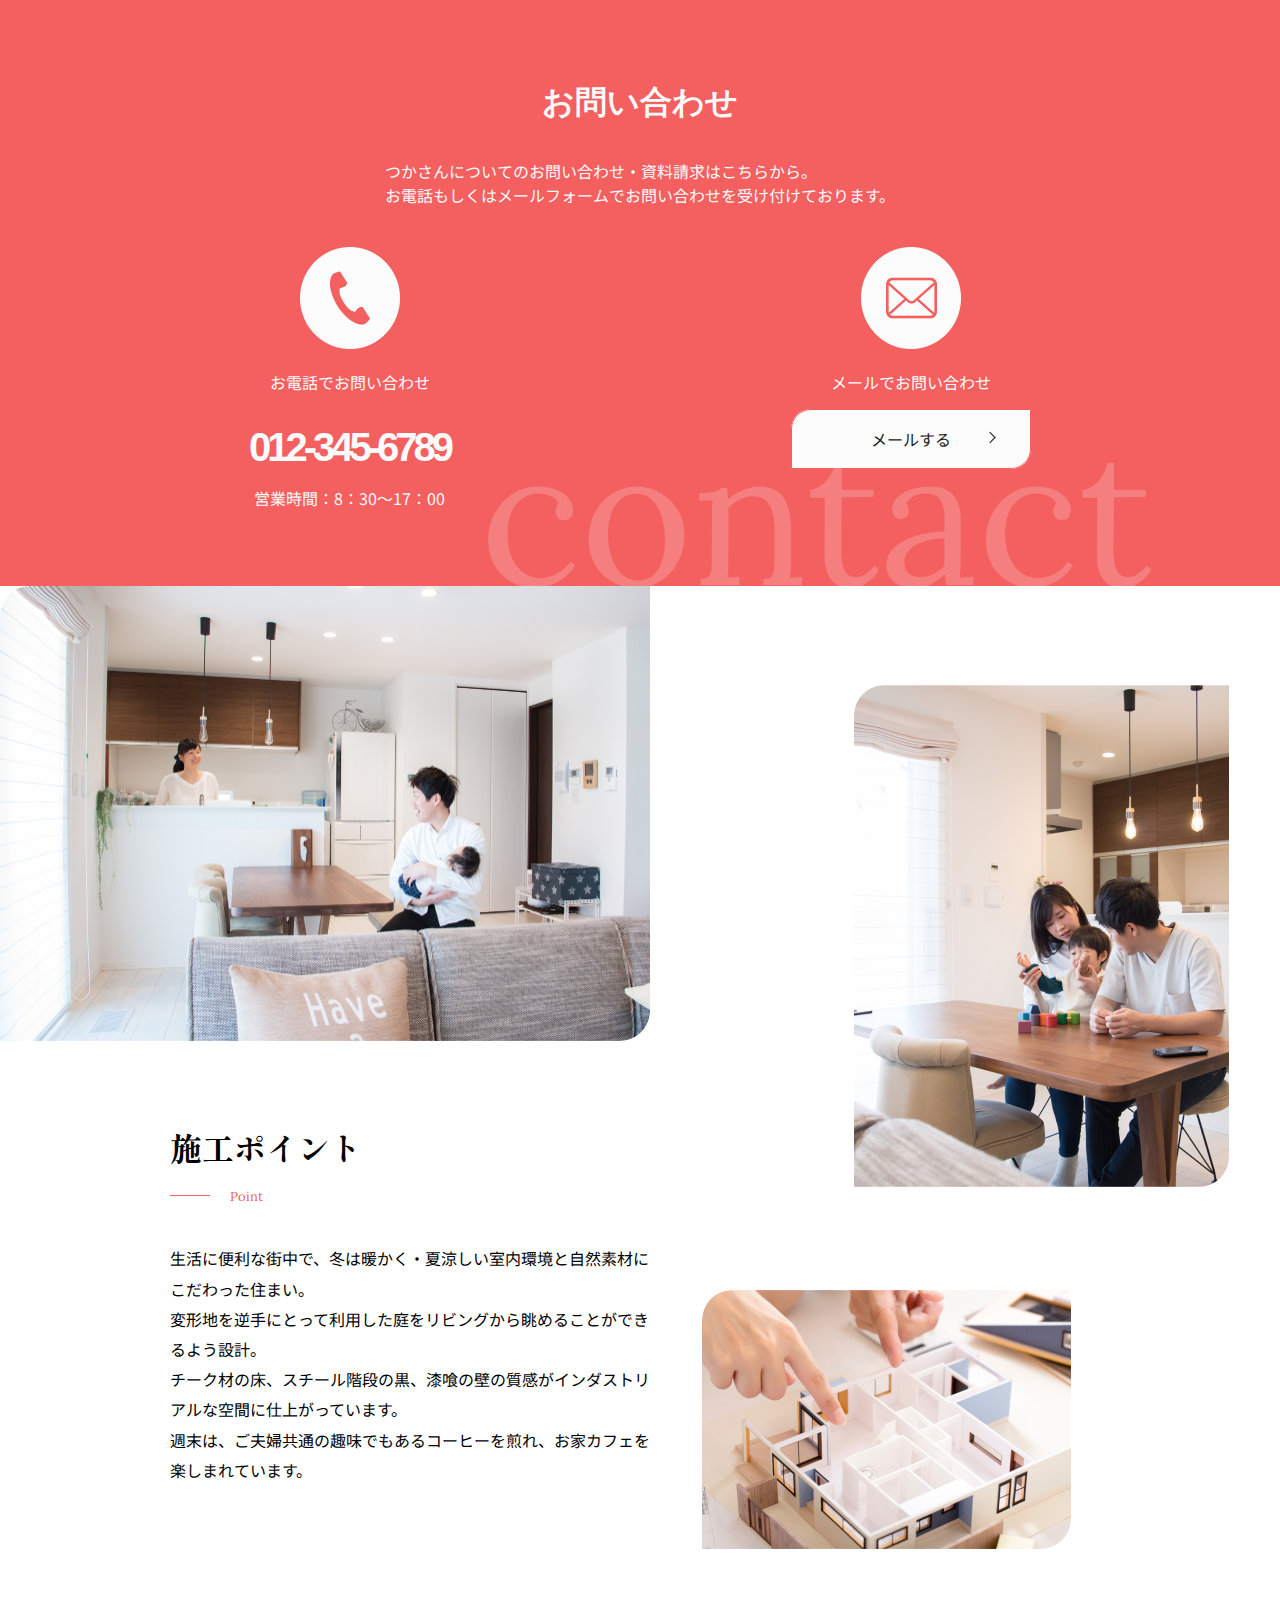
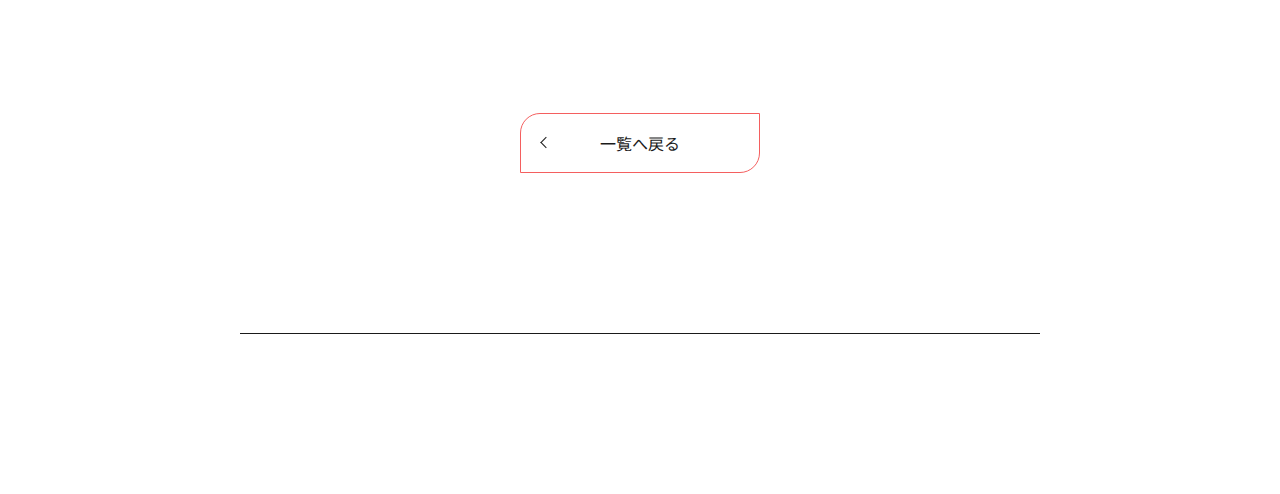
==== commit d175e09d: "レスポンシブ" ====
--- a/index.html
+++ b/index.html
@@ -27,7 +27,7 @@
   </header>
   <main>
 
-    <section class="l-section p-top-message">
+    <!-- <section class="l-section p-top-message">
       <div class="l-section__inner p-top-message__inner">
         <figure class="p-top-message__figure">
           <img src="./images/top-message.jpg" alt="メッセージ画像" width="1060" height="439" loading="lazy">
@@ -39,7 +39,7 @@
           </div>
         </div>
       </div>
-    </section>
+    </section> -->
 
     <section class="l-section p-top-contact">
       <div class="l-section__inner p-top-contact__inner">
@@ -48,7 +48,7 @@
           <p class="p-top-contact__description">つかさんについてのお問い合わせ・資料請求はこちらから。<br>お電話もしくはメールフォームでお問い合わせを受け付けております。</p>
         </div>
         <div class="p-top-contact__items">
-          <div class="p-top-contact__item">
+          <div class="p-top-contact__item p-top-contact__item--tel">
             <figure class="p-top-contact__icon">
               <img src="./images/icon-tel.png" alt="電話のアイコン" width="100" height="100" loading="lazy">
             </figure>
@@ -56,7 +56,7 @@
             <a class="p-top-contact__tel" href="tel:012-345-6789">012-345-6789</a>
             <p class="p-top-contact__text">営業時間：8：30〜17：00</p>
           </div>
-          <div class="p-top-contact__item">
+          <div class="p-top-contact__item p-top-contact__item--mail">
             <figure class="p-top-contact__icon">
               <img src="./images/icon-mail.png" alt="メールのアイコン" width="100" height="100" loading="lazy">
             </figure>
@@ -72,7 +72,7 @@
       </div>
     </section>
 
-    <section class="l-section p-company">
+    <!-- <section class="l-section p-company">
       <div class="l-section__inner p-company__inner">
         <div class="p-company__heading">
           <figure class="p-company__heading-image">
@@ -100,7 +100,7 @@
           </p>
         </div>
       </div>
-    </section>
+    </section> -->
 
     <section class="l-section p-point">
       <div class="l-section__inner p-point__inner">
--- a/style.css
+++ b/style.css
@@ -1 +1 @@
-html,body,div,span,object,iframe,h1,h2,h3,h4,h5,h6,p,blockquote,pre,abbr,address,cite,code,del,dfn,em,img,ins,kbd,q,samp,small,strong,sub,sup,var,b,i,dl,dt,dd,ol,ul,li,fieldset,form,label,legend,table,caption,tbody,tfoot,thead,tr,th,td,article,aside,canvas,details,figcaption,figure,footer,header,hgroup,menu,nav,section,summary,time,mark,audio,video{margin:0;padding:0;border:0;outline:0;font-size:100%;vertical-align:baseline;background:rgba(0,0,0,0)}body{line-height:1;min-inline-size:0}article,aside,details,figcaption,figure,footer,header,hgroup,menu,nav,section{display:block}nav ul{list-style:none}blockquote,q{quotes:none}blockquote:before,blockquote:after,q:before,q:after{content:"";content:none}a{margin:0;padding:0;font-size:100%;vertical-align:baseline;background:rgba(0,0,0,0);text-decoration:none}ins{background-color:#ff9;color:#000;text-decoration:none}mark{background-color:#ff9;color:#000;font-style:italic;font-weight:bold}del{text-decoration:line-through}abbr[title],dfn[title]{border-bottom:1px dotted;cursor:help}table{border-collapse:collapse;border-spacing:0}hr{display:block;height:1px;border:0;border-top:1px solid #ccc;margin:1em 0;padding:0}input,select{vertical-align:middle}:root{--red: #F45F5F;--white: #FCFCFC;--bg-gray: #F4F4F4;--black: #1A1A1A;--headerHight: 100px;--inner: 15px}@media screen and (min-width: 1024px){:root{--inner: 50px}}html{font-size:16px}@media screen and (min-width: 768px){html{font-size:.7571428571vw}}@media screen and (min-width: 1160px){html{font-size:16px}}*{box-sizing:border-box}body{font-family:"Noto Sans JP",sans-serif,"Shippori Mincho",serif}a{color:var(--black)}img,a{display:block;width:100%;height:auto}.l-section{position:relative}.l-section__inner{--_width: 72.5rem;--_inner: 0.9375rem;width:min(100%,var(--_width));padding:0 var(--_inner);margin-inline:auto}@media screen and (min-width: 768px){.l-section__inner{--_inner: 3.125rem}}.l-section__inner.p-top-about__inner,.l-section__inner.p-top-message__inner,.l-section__inner.p-company__inner,.l-section__inner.p-point__inner{--_width: 120rem;--_inner: 0}.c-logo img{width:11.125rem}.c-button a{display:flex;align-items:center;justify-content:center;cursor:pointer;width:15rem;height:3.75rem;border:1px solid var(--red);border-radius:1.25rem 0px 1.25rem 0px;position:relative}.c-button a:hover{background-color:var(--red);color:var(--white)}.c-button a::before{content:"";display:inline-block;width:1px;height:.5rem;background-color:var(--black);rotate:45deg;position:absolute;top:1.625rem;left:12.5rem}.c-button a:hover::before{background-color:var(--white)}.c-button a::after{content:"";display:inline-block;width:1px;height:.5rem;background-color:var(--black);rotate:-45deg;position:absolute;top:1.3125rem;left:12.5rem}.c-button a:hover::after{background-color:var(--white)}.c-subtitle-group{width:14rem}.c-subtitle{font-size:2rem;font-family:"sippori-mincho",serif}.c-subtitle-en{color:var(--red);margin-top:1.25rem}.c-subtitle-en::before{content:"";display:inline-block;width:2.5rem;height:1px;background-color:var(--red);margin-right:1.25rem;position:relative;top:-0.3125rem;margin-top:1.25rem}.p-top-message{padding-top:10rem;padding-bottom:1.6875rem;background-color:var(--white)}.p-top-message__inner{max-width:120rem;position:relative}.p-top-message__figure{aspect-ratio:1060/439;max-width:66.25rem}.p-top-message__figure img{height:100%}.p-top-message__text{font-size:.8125rem;padding:1.25rem;background-color:var(--white);border-radius:1.25rem;z-index:1;position:absolute;top:18.125rem;right:0;width:60.3125rem;padding:2.5rem 10.625rem .6875rem 2.5rem;line-height:normal}.p-top-message__button{margin-top:2.5rem;display:flex;justify-content:center;justify-content:flex-end}.p-top-contact{background-color:var(--red);padding-top:6.25rem;padding-bottom:5rem;color:var(--white)}.p-top-contact__inner{max-width:56.5rem;width:100%;margin-inline:auto}.p-top-contact__text{margin-top:1.625rem}.p-top-contact__title{font-size:2rem;font-family:"sippori-mincho",serif;font-weight:bold;text-align:center}.p-top-contact__description{width:31.875rem;margin-inline:auto;margin-top:2.5rem;line-height:normal}.p-top-contact__items{display:flex;justify-content:space-between;margin-top:2.5rem}.p-top-contact__item{text-align:center}.p-top-contact__tel{color:var(--white);font-size:2.5rem;font-family:"noto-sans-jp",sans-serif;font-weight:bold;text-align:center;margin-top:1.25rem}.p-top-contact__icon{aspect-ratio:100/100;max-width:6.25rem;margin-inline:auto}.p-top-contact__icon img{height:100%}.p-top-contact__button{background-color:var(--white);border-radius:1.25rem 0px 1.25rem 0px;margin-top:1.25rem}.p-top-contact__button a{color:var(--black)}.p-top-contact__bg-image{aspect-ratio:1059/250;max-width:66.1875rem;position:absolute;top:25rem;padding-left:6.25rem}.p-top-contact__bg-image img{height:auto}.p-company{padding-bottom:6.3125rem}.p-company__heading{display:flex;gap:5rem}.p-company__heading-image{aspect-ratio:742/331;max-width:46.375rem}.p-company__heading-image img{height:100%}.p-company__title-group{padding-top:14.625rem}.p-company__title-en{color:var(--red);font-family:"Lora",serif;text-transform:capitalize}.p-company__title{font-family:"sippori-mincho",serif;font-size:2.5rem;padding-top:1.375rem}.p-company__title::after{content:"";display:block;width:10rem;height:1px;background-color:var(--black);margin-top:1.25rem}.p-company__description{font-size:1.5rem;margin-inline:auto;text-align:center;margin-top:12.4675rem;line-height:2.0833333333}.p-company__subtitle-group{margin-top:19.57375rem;margin-left:10.625rem}.p-company__message-group{position:relative}.p-company__message-image{aspect-ratio:650/402.73;max-width:40.625rem;position:absolute;top:-54%;right:0}.p-company__message-image img{height:100%}.p-company__message{width:46.625rem;margin-top:3.158125rem;margin-left:10.625rem;line-height:1.95;z-index:1;position:relative}.p-point{padding-bottom:9.981875rem}.p-point__inner{position:relative}.p-point__figure-1{aspect-ratio:650/455.379;max-width:40.625rem}.p-point__figure-1 img{height:auto}.p-point__figure-2{aspect-ratio:375/501.518;max-width:23.4375rem;position:absolute;top:6.1875rem;left:53.375rem}.p-point__figure-2 img{height:auto}.p-point__figure-3{aspect-ratio:369/258.783;max-width:23.0625rem;position:absolute;top:44rem;left:43.875rem}.p-point__figure-3 img{height:auto}.p-point__text-group{width:30.5625rem;padding-top:5.6875rem;margin-left:10.625rem}.p-point__text{font-family:"Noto Sans JP",sans-serif;font-weight:400;line-height:1.8125;padding-top:2.5rem}.p-point__button{padding-top:14.25rem;display:flex;justify-content:center}.p-point__line{width:50rem;margin-inline:auto;border-bottom:1px solid var(--black);margin-top:9.981875rem}@media screen and (min-width: 768px){.u-hidden-pc{display:none}}@media screen and (min-width: 768px){.u-hidden-sp{display:none}}/*# sourceMappingURL=style.css.map */+html,body,div,span,object,iframe,h1,h2,h3,h4,h5,h6,p,blockquote,pre,abbr,address,cite,code,del,dfn,em,img,ins,kbd,q,samp,small,strong,sub,sup,var,b,i,dl,dt,dd,ol,ul,li,fieldset,form,label,legend,table,caption,tbody,tfoot,thead,tr,th,td,article,aside,canvas,details,figcaption,figure,footer,header,hgroup,menu,nav,section,summary,time,mark,audio,video{margin:0;padding:0;border:0;outline:0;font-size:100%;vertical-align:baseline;background:rgba(0,0,0,0)}body{line-height:1;min-inline-size:0}article,aside,details,figcaption,figure,footer,header,hgroup,menu,nav,section{display:block}nav ul{list-style:none}blockquote,q{quotes:none}blockquote:before,blockquote:after,q:before,q:after{content:"";content:none}a{margin:0;padding:0;font-size:100%;vertical-align:baseline;background:rgba(0,0,0,0);text-decoration:none}ins{background-color:#ff9;color:#000;text-decoration:none}mark{background-color:#ff9;color:#000;font-style:italic;font-weight:bold}del{text-decoration:line-through}abbr[title],dfn[title]{border-bottom:1px dotted;cursor:help}table{border-collapse:collapse;border-spacing:0}hr{display:block;height:1px;border:0;border-top:1px solid #ccc;margin:1em 0;padding:0}input,select{vertical-align:middle}:root{--red: #F45F5F;--white: #FCFCFC;--bg-gray: #F4F4F4;--black: #1A1A1A;--headerHight: 100px;--inner: 15px}@media screen and (min-width: 1024px){:root{--inner: 50px}}html{font-size:16px}@media screen and (min-width: 1230px){html{font-size:16px}}*{box-sizing:border-box}body{font-family:"Noto Sans JP",sans-serif,"Shippori Mincho",serif}a{color:var(--black)}img,a{display:block;width:100%;height:auto}.l-section{position:relative}.l-section__inner{--_width: 72.5rem;--_inner: 0.9375rem;width:min(100%,var(--_width));padding:0 var(--_inner);margin-inline:auto}@media screen and (min-width: 768px){.l-section__inner{--_inner: 3.125rem}}.l-section__inner.p-top-about__inner,.l-section__inner.p-top-message__inner,.l-section__inner.p-company__inner{--_width: 120rem;--_inner: 0}.c-logo img{width:11.125rem}.c-button a{display:flex;align-items:center;justify-content:center;cursor:pointer;width:15rem;height:3.75rem;border:1px solid var(--red);border-radius:1.25rem 0px 1.25rem 0px;position:relative}.c-button a:hover{background-color:var(--red);color:var(--white)}.c-button a::before{content:"";display:inline-block;width:1px;height:.5rem;background-color:var(--black);rotate:45deg;position:absolute;top:1.625rem;left:12.5rem}.c-button a:hover::before{background-color:var(--white)}.c-button a::after{content:"";display:inline-block;width:1px;height:.5rem;background-color:var(--black);rotate:-45deg;position:absolute;top:1.3125rem;left:12.5rem}.c-button a:hover::after{background-color:var(--white)}.c-subtitle-group{width:14rem}.c-subtitle{font-size:2rem;font-family:"sippori-mincho",serif}.c-subtitle-en{color:var(--red);margin-top:1.25rem}.c-subtitle-en::before{content:"";display:inline-block;width:2.5rem;height:1px;background-color:var(--red);margin-right:1.25rem;position:relative;top:-0.3125rem;margin-top:1.25rem}.p-top-message{padding-top:10rem;padding-bottom:1.6875rem;background-color:var(--white)}.p-top-message__inner{max-width:120rem;position:relative}.p-top-message__figure{aspect-ratio:1060/439;max-width:66.25rem}.p-top-message__figure img{height:100%}.p-top-message__text{font-size:.8125rem;padding:1.25rem;background-color:var(--white);border-radius:1.25rem;z-index:1;position:absolute;top:18.125rem;right:0;width:60.3125rem;padding:2.5rem 10.625rem .6875rem 2.5rem;line-height:normal}.p-top-message__button{margin-top:2.5rem;display:flex;justify-content:center;justify-content:flex-end}.p-top-contact{background-color:var(--red);padding-top:2.5625rem;padding-bottom:2.5rem;color:var(--white);line-height:normal}@media screen and (min-width: 768px){.p-top-contact{padding-top:5.0625rem;padding-bottom:5rem}}.p-top-contact__inner{max-width:56.5rem;width:100%;margin-inline:auto}.p-top-contact__title-group{width:21.4375rem;margin-inline:auto}@media screen and (min-width: 1024px){.p-top-contact__title-group{width:31.875rem}}.p-top-contact__text{margin-top:1.625rem}.p-top-contact__title{font-size:1.5rem;font-family:"sippori-mincho",serif;font-weight:bold;text-align:center}@media screen and (min-width: 768px){.p-top-contact__title{font-size:2rem}}.p-top-contact__description{margin-top:2.5rem;line-height:normal}@media screen and (min-width: 768px){.p-top-contact__description{margin-top:2.125rem;width:100%}}.p-top-contact__items{display:flex;flex-direction:column}@media screen and (min-width: 768px){.p-top-contact__items{width:41.875rem;flex-direction:row;justify-content:space-between;line-height:.9;margin-inline:auto}}@media screen and (min-width: 1024px){.p-top-contact__items{width:48.875rem}}.p-top-contact__item{text-align:center;margin-top:3rem}@media screen and (min-width: 768px){.p-top-contact__item{margin-top:2.5rem}}.p-top-contact__tel{color:var(--white);font-size:2.5rem;font-family:"noto-sans-jp",sans-serif;font-weight:bold;text-align:center;letter-spacing:-0.125rem;margin-top:1.253125rem}@media screen and (min-width: 768px){.p-top-contact__tel{margin-top:2.5rem;letter-spacing:-0.25rem}}.p-top-contact__icon{aspect-ratio:100/102;max-width:6.25rem;margin-inline:auto}.p-top-contact__icon img{height:100%}.p-top-contact__button{width:15rem;background-color:var(--white);border-radius:1.25rem 0px 1.25rem 0px;margin-top:1.25rem;margin-inline:auto}.p-top-contact__button a{color:var(--black)}.p-top-contact__bg-image{aspect-ratio:1059/250;max-width:22.0625rem;width:100%;position:absolute;top:49.875rem;left:50%;transform:translateX(-50%);padding-left:.625rem}@media screen and (min-width: 768px){.p-top-contact__bg-image{max-width:40.625rem;top:33.0625rem;padding-left:6.25rem}}@media screen and (min-width: 1024px){.p-top-contact__bg-image{aspect-ratio:959/180;max-width:64rem;width:100%;top:28.9375rem;padding-left:22.5rem}}@media screen and (min-width: 1400px){.p-top-contact__bg-image{max-width:87.5rem;top:25rem;padding-left:22.125rem}}.p-top-contact__bg-image img{height:auto}.p-company{padding-bottom:6.3125rem}.p-company__heading{display:flex;gap:5rem}.p-company__heading-image{aspect-ratio:742/331;max-width:46.375rem}.p-company__heading-image img{height:100%}.p-company__title-group{padding-top:14.625rem}.p-company__title-en{color:var(--red);font-family:"Lora",serif;text-transform:capitalize}.p-company__title{font-family:"sippori-mincho",serif;font-size:2.5rem;padding-top:1.375rem}.p-company__title::after{content:"";display:block;width:10rem;height:1px;background-color:var(--black);margin-top:1.25rem}.p-company__description{font-size:1.5rem;margin-inline:auto;text-align:center;margin-top:12.4675rem;line-height:2.0833333333}.p-company__subtitle-group{margin-top:19.57375rem;margin-left:10.625rem}.p-company__message-group{position:relative}.p-company__message-image{aspect-ratio:650/402.73;max-width:40.625rem;position:absolute;top:-54%;right:0}.p-company__message-image img{height:100%}.p-company__message{width:46.625rem;margin-top:3.158125rem;margin-left:10.625rem;line-height:1.95;z-index:1;position:relative}.p-point{padding-bottom:5rem}@media screen and (min-width: 768px){.p-point{padding-bottom:9.981875rem}}.p-point__inner{width:min(100%,23.4375rem);margin-inline:auto;padding-inline:--_inner;position:relative}@media screen and (min-width: 768px){.p-point__inner{width:min(100%,48rem)}}@media screen and (min-width: 1230px){.p-point__inner{width:min(100%,87.5rem);padding:0;margin-inline:auto}}.p-point__figure-1{aspect-ratio:650/455.379;max-width:21.4375rem}@media screen and (min-width: 768px){.p-point__figure-1{max-width:40.625rem}}.p-point__figure-1 img{border-radius:1.875rem 0px 1.875rem 0px;height:auto}.p-point__figure-2{aspect-ratio:375/501.518;max-width:9.3125rem;position:absolute;top:17.6875rem;left:13.1875rem}@media screen and (min-width: 768px){.p-point__figure-2{max-width:23.4375rem;top:32.5rem;left:24.125rem}}@media screen and (min-width: 1230px){.p-point__figure-2{top:6.1875rem;left:53.375rem}}.p-point__figure-2 img{border-radius:1.875rem 0px 1.875rem 0px;height:auto}.p-point__figure-3{aspect-ratio:369/258.783;max-width:10.875rem;position:absolute;top:22.5rem;left:.9375rem}@media screen and (min-width: 768px){.p-point__figure-3{max-width:23.0625rem;top:47.625rem;left:.9375rem}}@media screen and (min-width: 1230px){.p-point__figure-3{top:44rem;left:43.875rem}}.p-point__figure-3 img{border-radius:1.875rem 0px 1.875rem 0px;height:auto}.p-point__text-group{padding-top:20rem}@media screen and (min-width: 768px){.p-point__text-group{padding-top:41.875rem}}@media screen and (min-width: 1230px){.p-point__text-group{width:30.5625rem;padding-top:5.1875rem;margin-left:10.625rem}}.p-point__subtitle{font-family:"Shippori Mincho";font-size:1.5rem;line-height:normal}@media screen and (min-width: 768px){.p-point__subtitle{font-size:2rem}}.p-point__subtitle-en{font-family:"Lora",serif;font-size:.8125rem;margin-top:.3125rem}@media screen and (min-width: 768px){.p-point__subtitle-en{margin-top:.625rem}}.p-point__text{font-family:"Noto Sans JP",sans-serif;font-weight:400;line-height:1.8125;padding-top:2.5rem}@media screen and (min-width: 768px){.p-point__text{line-height:189%}}.p-point__button{padding-top:5rem;display:flex;justify-content:center}@media screen and (min-width: 1230px){.p-point__button{padding-top:14.25rem}}.c-button.p-point__button a::before{content:"";display:inline-block;width:1px;height:.5rem;background-color:var(--black);rotate:-45deg;position:absolute;top:1.6875rem;left:1.375rem}.c-button a:hover::before{background-color:var(--white)}.c-button.p-point__button a::after{content:"";display:inline-block;width:1px;height:.5rem;background-color:var(--black);rotate:45deg;position:absolute;top:1.375rem;left:1.375rem}.c-button a:hover::after{background-color:var(--white)}.p-point__line{border-bottom:1px solid var(--black);width:21.4375rem;padding-top:5rem;margin-inline:auto}@media screen and (min-width: 768px){.p-point__line{width:43.75rem}}@media screen and (min-width: 1230px){.p-point__line{width:50rem;padding-top:9.981875rem}}@media screen and (min-width: 768px){.u-hidden-pc{display:none}}@media screen and (min-width: 768px){.u-hidden-sp{display:none}}/*# sourceMappingURL=style.css.map */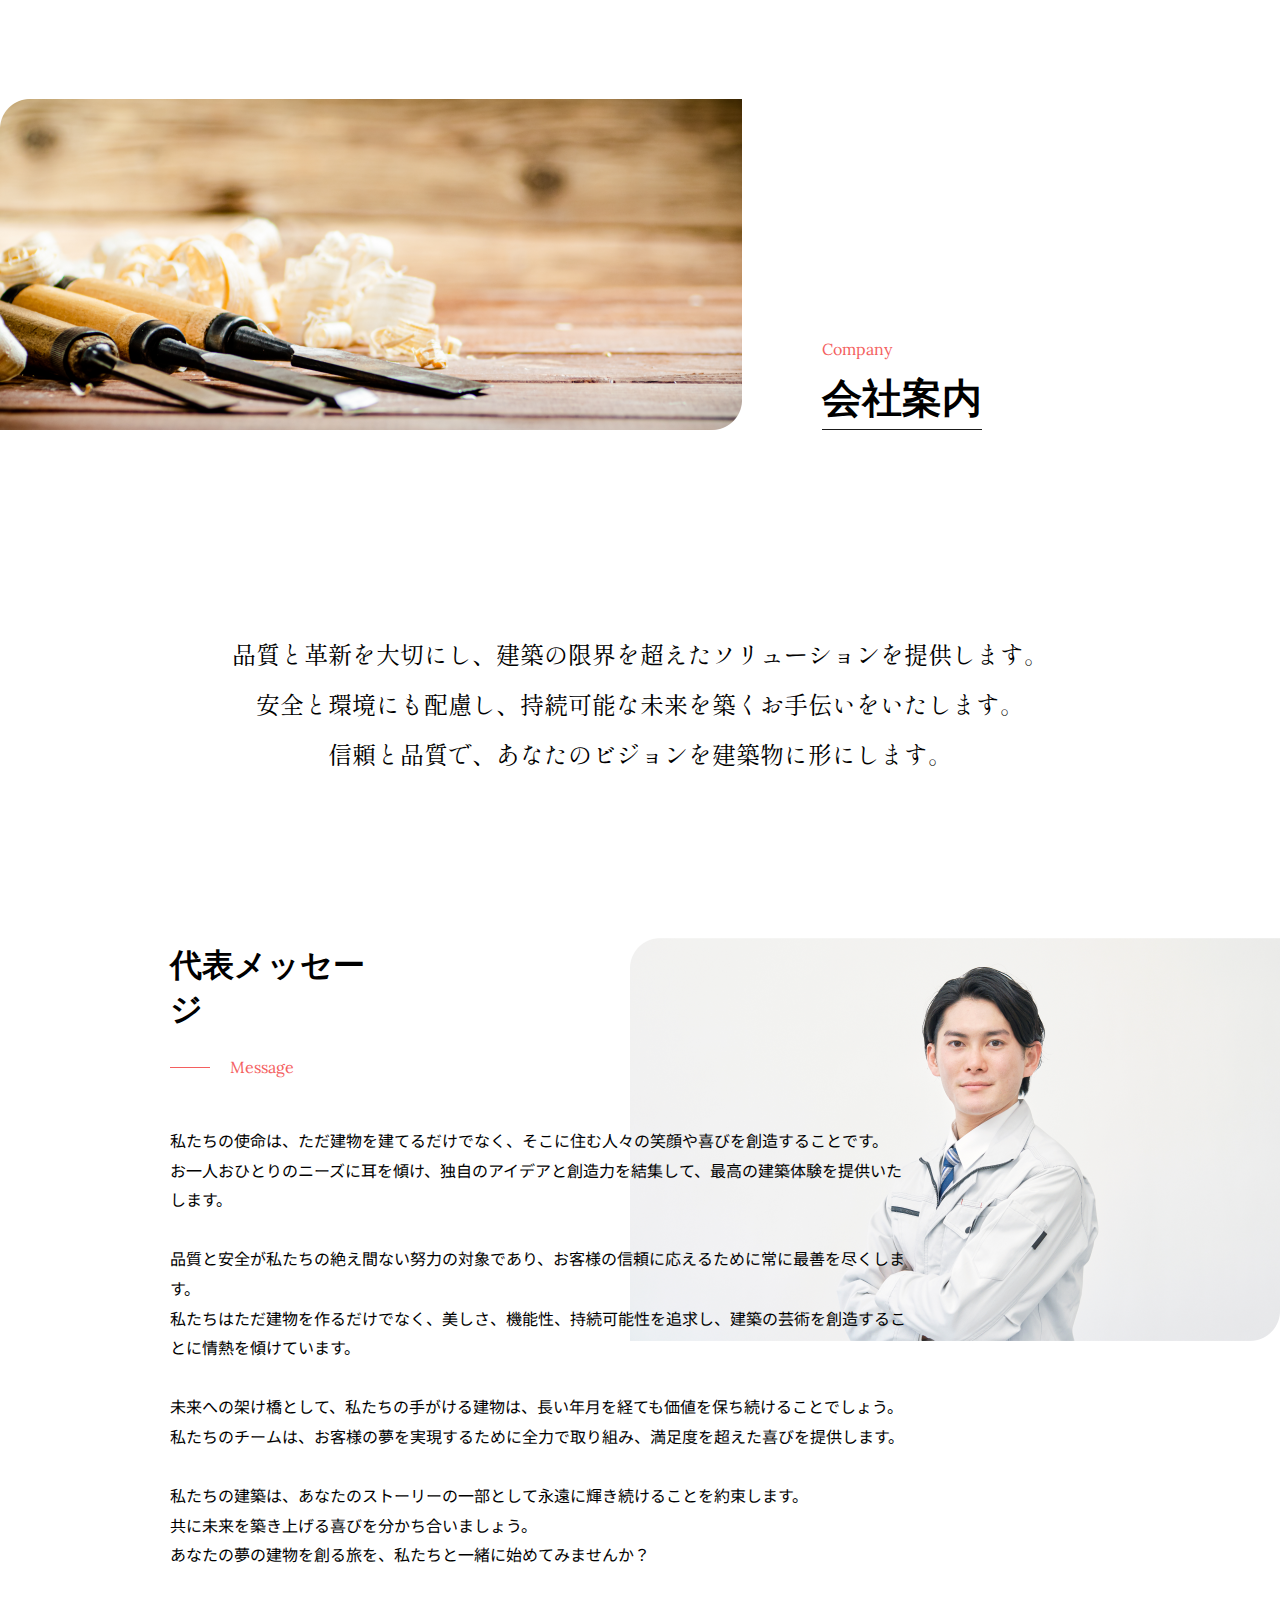
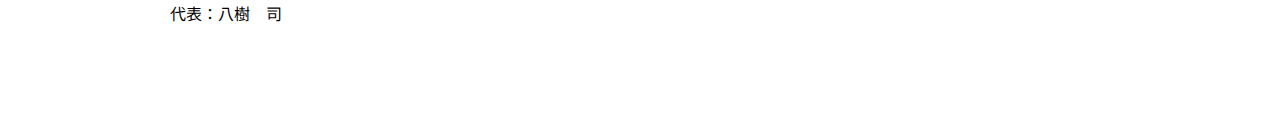
==== commit 872b93eb: "会社案内レスポンシブ質問" ====
--- a/index.html
+++ b/index.html
@@ -41,7 +41,7 @@
       </div>
     </section> -->
 
-    <section class="l-section p-top-contact">
+    <!-- <section class="l-section p-top-contact">
       <div class="l-section__inner p-top-contact__inner">
         <div class="p-top-contact__title-group">
           <h2 class="p-top-contact__title">お問い合わせ</h2>
@@ -70,39 +70,42 @@
           </div>
         </div>
       </div>
-    </section>
+    </section> -->
 
-    <!-- <section class="l-section p-company">
+    <section class="l-section p-company">
       <div class="l-section__inner p-company__inner">
         <div class="p-company__heading">
           <figure class="p-company__heading-image">
             <img src="./images/company-1.png" alt="会社画像" width="742" height="331" loading="lazy">
           </figure>
           <div class="p-company__title-group">
-            <p class="p-company__title-en">Company</p>
-            <h2 class="p-company__title">会社案内</h2>
+            <span class="p-company__title-en">Company</span>
+            <h1 class="p-company__title">会社案内</h1>
           </div>
         </div>
         <p class="p-company__description">品質と革新を大切にし、建築の限界を超えたソリューションを提供します。<br>
           安全と環境にも配慮し、持続可能な未来を築くお手伝いをいたします。<br>
           信頼と品質で、あなたのビジョンを建築物に形にします。</p>
-        <div class="p-company__subtitle-group c-subtitle-group">
-          <h3 class="p-company__subtitle c-subtitle">代表メッセージ</h3>
-          <p class="p-company__subtitle-en c-subtitle-en">Message</p>
-        </div>
         <div class="p-company__message-group">
-          <figure class="p-company__message-image">
+          <div class="p-company__subtitle-group c-subtitle-group">
+            <h2 class="p-company__subtitle c-subtitle">代表メッセージ</h2>
+            <p class="p-company__subtitle-en c-subtitle-en">Message</p>
+          </div>
+          <!-- <figure class="p-company__message-image">
             <img src="./images/company-2.png" alt="代表メッセージ" width="650" height="402.73" loading="lazy">
-          </figure>
+          </figure> -->
           <p class="p-company__message">
             私たちの使命は、ただ建物を建てるだけでなく、そこに住む人々の笑顔や喜びを創造することです。<br>お一人おひとりのニーズに耳を傾け、独自のアイデアと創造力を結集して、最高の建築体験を提供いたします。<br><br>
-            品質と安全が私たちの絶え間ない努力の対象であり、お客様の信頼に応えるために常に最善を尽くします。<br>私たちはただ建物を作るだけでなく、美しさ、機能性、持続可能性を追求し、建築の芸術を創造することに情熱を傾けています。<br><br>未来への架け橋として、私たちの手がける建物は、長い年月を経ても価値を保ち続けることでしょう。<br>私たちのチームは、お客様の夢を実現するために全力で取り組み、満足度を超えた喜びを提供します。<br><br>私たちの建築は、あなたのストーリーの一部として永遠に輝き続けることを約束します。<br>共に未来を築き上げる喜びを分かち合いましょう。<br>あなたの夢の建物を創る旅を、私たちと一緒に始めてみませんか？<br><br>代表：八樹　司
+            品質と安全が私たちの絶え間ない努力の対象であり、お客様の信頼に応えるために常に最善を尽くします。<br>私たちはただ建物を作るだけでなく、美しさ、機能性、持続可能性を追求し、建築の芸術を創造することに情熱を傾けています。<br><br>未来への架け橋として、私たちの手がける建物は、長い年月を経ても価値を保ち続けることでしょう。<br>私たちのチームは、お客様の夢を実現するために全力で取り組み、満足度を超えた喜びを提供します。<br><br>私たちの建築は、あなたのストーリーの一部として永遠に輝き続けることを約束します。<br>共に未来を築き上げる喜びを分かち合いましょう。<br>あなたの夢の建物を創る旅を、私たちと一緒に始めてみませんか？<br><br><span class="p-company__message-name">代表：八樹　司</span>
           </p>
         </div>
       </div>
-    </section> -->
+    </section>
 
-    <section class="l-section p-point">
+
+
+
+    <!-- <section class="l-section p-point">
       <div class="l-section__inner p-point__inner">
         <figure class="p-point__figure-1">
           <img src="./images/point-1.jpg" alt="ポイント画像" width="650" height="455.379" loading="lazy">
@@ -130,7 +133,7 @@
         </div>
         <div class="p-point__line"></div>
       </div>
-    </section>
+    </section> -->
 
   </main>
   <footer></footer>
--- a/style.css
+++ b/style.css
@@ -1 +1 @@
-html,body,div,span,object,iframe,h1,h2,h3,h4,h5,h6,p,blockquote,pre,abbr,address,cite,code,del,dfn,em,img,ins,kbd,q,samp,small,strong,sub,sup,var,b,i,dl,dt,dd,ol,ul,li,fieldset,form,label,legend,table,caption,tbody,tfoot,thead,tr,th,td,article,aside,canvas,details,figcaption,figure,footer,header,hgroup,menu,nav,section,summary,time,mark,audio,video{margin:0;padding:0;border:0;outline:0;font-size:100%;vertical-align:baseline;background:rgba(0,0,0,0)}body{line-height:1;min-inline-size:0}article,aside,details,figcaption,figure,footer,header,hgroup,menu,nav,section{display:block}nav ul{list-style:none}blockquote,q{quotes:none}blockquote:before,blockquote:after,q:before,q:after{content:"";content:none}a{margin:0;padding:0;font-size:100%;vertical-align:baseline;background:rgba(0,0,0,0);text-decoration:none}ins{background-color:#ff9;color:#000;text-decoration:none}mark{background-color:#ff9;color:#000;font-style:italic;font-weight:bold}del{text-decoration:line-through}abbr[title],dfn[title]{border-bottom:1px dotted;cursor:help}table{border-collapse:collapse;border-spacing:0}hr{display:block;height:1px;border:0;border-top:1px solid #ccc;margin:1em 0;padding:0}input,select{vertical-align:middle}:root{--red: #F45F5F;--white: #FCFCFC;--bg-gray: #F4F4F4;--black: #1A1A1A;--headerHight: 100px;--inner: 15px}@media screen and (min-width: 1024px){:root{--inner: 50px}}html{font-size:16px}@media screen and (min-width: 1230px){html{font-size:16px}}*{box-sizing:border-box}body{font-family:"Noto Sans JP",sans-serif,"Shippori Mincho",serif}a{color:var(--black)}img,a{display:block;width:100%;height:auto}.l-section{position:relative}.l-section__inner{--_width: 72.5rem;--_inner: 0.9375rem;width:min(100%,var(--_width));padding:0 var(--_inner);margin-inline:auto}@media screen and (min-width: 768px){.l-section__inner{--_inner: 3.125rem}}.l-section__inner.p-top-about__inner,.l-section__inner.p-top-message__inner,.l-section__inner.p-company__inner{--_width: 120rem;--_inner: 0}.c-logo img{width:11.125rem}.c-button a{display:flex;align-items:center;justify-content:center;cursor:pointer;width:15rem;height:3.75rem;border:1px solid var(--red);border-radius:1.25rem 0px 1.25rem 0px;position:relative}.c-button a:hover{background-color:var(--red);color:var(--white)}.c-button a::before{content:"";display:inline-block;width:1px;height:.5rem;background-color:var(--black);rotate:45deg;position:absolute;top:1.625rem;left:12.5rem}.c-button a:hover::before{background-color:var(--white)}.c-button a::after{content:"";display:inline-block;width:1px;height:.5rem;background-color:var(--black);rotate:-45deg;position:absolute;top:1.3125rem;left:12.5rem}.c-button a:hover::after{background-color:var(--white)}.c-subtitle-group{width:14rem}.c-subtitle{font-size:2rem;font-family:"sippori-mincho",serif}.c-subtitle-en{color:var(--red);margin-top:1.25rem}.c-subtitle-en::before{content:"";display:inline-block;width:2.5rem;height:1px;background-color:var(--red);margin-right:1.25rem;position:relative;top:-0.3125rem;margin-top:1.25rem}.p-top-message{padding-top:10rem;padding-bottom:1.6875rem;background-color:var(--white)}.p-top-message__inner{max-width:120rem;position:relative}.p-top-message__figure{aspect-ratio:1060/439;max-width:66.25rem}.p-top-message__figure img{height:100%}.p-top-message__text{font-size:.8125rem;padding:1.25rem;background-color:var(--white);border-radius:1.25rem;z-index:1;position:absolute;top:18.125rem;right:0;width:60.3125rem;padding:2.5rem 10.625rem .6875rem 2.5rem;line-height:normal}.p-top-message__button{margin-top:2.5rem;display:flex;justify-content:center;justify-content:flex-end}.p-top-contact{background-color:var(--red);padding-top:2.5625rem;padding-bottom:2.5rem;color:var(--white);line-height:normal}@media screen and (min-width: 768px){.p-top-contact{padding-top:5.0625rem;padding-bottom:5rem}}.p-top-contact__inner{max-width:56.5rem;width:100%;margin-inline:auto}.p-top-contact__title-group{width:21.4375rem;margin-inline:auto}@media screen and (min-width: 1024px){.p-top-contact__title-group{width:31.875rem}}.p-top-contact__text{margin-top:1.625rem}.p-top-contact__title{font-size:1.5rem;font-family:"sippori-mincho",serif;font-weight:bold;text-align:center}@media screen and (min-width: 768px){.p-top-contact__title{font-size:2rem}}.p-top-contact__description{margin-top:2.5rem;line-height:normal}@media screen and (min-width: 768px){.p-top-contact__description{margin-top:2.125rem;width:100%}}.p-top-contact__items{display:flex;flex-direction:column}@media screen and (min-width: 768px){.p-top-contact__items{width:41.875rem;flex-direction:row;justify-content:space-between;line-height:.9;margin-inline:auto}}@media screen and (min-width: 1024px){.p-top-contact__items{width:48.875rem}}.p-top-contact__item{text-align:center;margin-top:3rem}@media screen and (min-width: 768px){.p-top-contact__item{margin-top:2.5rem}}.p-top-contact__tel{color:var(--white);font-size:2.5rem;font-family:"noto-sans-jp",sans-serif;font-weight:bold;text-align:center;letter-spacing:-0.125rem;margin-top:1.253125rem}@media screen and (min-width: 768px){.p-top-contact__tel{margin-top:2.5rem;letter-spacing:-0.25rem}}.p-top-contact__icon{aspect-ratio:100/102;max-width:6.25rem;margin-inline:auto}.p-top-contact__icon img{height:100%}.p-top-contact__button{width:15rem;background-color:var(--white);border-radius:1.25rem 0px 1.25rem 0px;margin-top:1.25rem;margin-inline:auto}.p-top-contact__button a{color:var(--black)}.p-top-contact__bg-image{aspect-ratio:1059/250;max-width:22.0625rem;width:100%;position:absolute;top:49.875rem;left:50%;transform:translateX(-50%);padding-left:.625rem}@media screen and (min-width: 768px){.p-top-contact__bg-image{max-width:40.625rem;top:33.0625rem;padding-left:6.25rem}}@media screen and (min-width: 1024px){.p-top-contact__bg-image{aspect-ratio:959/180;max-width:64rem;width:100%;top:28.9375rem;padding-left:22.5rem}}@media screen and (min-width: 1400px){.p-top-contact__bg-image{max-width:87.5rem;top:25rem;padding-left:22.125rem}}.p-top-contact__bg-image img{height:auto}.p-company{padding-bottom:6.3125rem}.p-company__heading{display:flex;gap:5rem}.p-company__heading-image{aspect-ratio:742/331;max-width:46.375rem}.p-company__heading-image img{height:100%}.p-company__title-group{padding-top:14.625rem}.p-company__title-en{color:var(--red);font-family:"Lora",serif;text-transform:capitalize}.p-company__title{font-family:"sippori-mincho",serif;font-size:2.5rem;padding-top:1.375rem}.p-company__title::after{content:"";display:block;width:10rem;height:1px;background-color:var(--black);margin-top:1.25rem}.p-company__description{font-size:1.5rem;margin-inline:auto;text-align:center;margin-top:12.4675rem;line-height:2.0833333333}.p-company__subtitle-group{margin-top:19.57375rem;margin-left:10.625rem}.p-company__message-group{position:relative}.p-company__message-image{aspect-ratio:650/402.73;max-width:40.625rem;position:absolute;top:-54%;right:0}.p-company__message-image img{height:100%}.p-company__message{width:46.625rem;margin-top:3.158125rem;margin-left:10.625rem;line-height:1.95;z-index:1;position:relative}.p-point{padding-bottom:5rem}@media screen and (min-width: 768px){.p-point{padding-bottom:9.981875rem}}.p-point__inner{width:min(100%,23.4375rem);margin-inline:auto;padding-inline:--_inner;position:relative}@media screen and (min-width: 768px){.p-point__inner{width:min(100%,48rem)}}@media screen and (min-width: 1230px){.p-point__inner{width:min(100%,87.5rem);padding:0;margin-inline:auto}}.p-point__figure-1{aspect-ratio:650/455.379;max-width:21.4375rem}@media screen and (min-width: 768px){.p-point__figure-1{max-width:40.625rem}}.p-point__figure-1 img{border-radius:1.875rem 0px 1.875rem 0px;height:auto}.p-point__figure-2{aspect-ratio:375/501.518;max-width:9.3125rem;position:absolute;top:17.6875rem;left:13.1875rem}@media screen and (min-width: 768px){.p-point__figure-2{max-width:23.4375rem;top:32.5rem;left:24.125rem}}@media screen and (min-width: 1230px){.p-point__figure-2{top:6.1875rem;left:53.375rem}}.p-point__figure-2 img{border-radius:1.875rem 0px 1.875rem 0px;height:auto}.p-point__figure-3{aspect-ratio:369/258.783;max-width:10.875rem;position:absolute;top:22.5rem;left:.9375rem}@media screen and (min-width: 768px){.p-point__figure-3{max-width:23.0625rem;top:47.625rem;left:.9375rem}}@media screen and (min-width: 1230px){.p-point__figure-3{top:44rem;left:43.875rem}}.p-point__figure-3 img{border-radius:1.875rem 0px 1.875rem 0px;height:auto}.p-point__text-group{padding-top:20rem}@media screen and (min-width: 768px){.p-point__text-group{padding-top:41.875rem}}@media screen and (min-width: 1230px){.p-point__text-group{width:30.5625rem;padding-top:5.1875rem;margin-left:10.625rem}}.p-point__subtitle{font-family:"Shippori Mincho";font-size:1.5rem;line-height:normal}@media screen and (min-width: 768px){.p-point__subtitle{font-size:2rem}}.p-point__subtitle-en{font-family:"Lora",serif;font-size:.8125rem;margin-top:.3125rem}@media screen and (min-width: 768px){.p-point__subtitle-en{margin-top:.625rem}}.p-point__text{font-family:"Noto Sans JP",sans-serif;font-weight:400;line-height:1.8125;padding-top:2.5rem}@media screen and (min-width: 768px){.p-point__text{line-height:189%}}.p-point__button{padding-top:5rem;display:flex;justify-content:center}@media screen and (min-width: 1230px){.p-point__button{padding-top:14.25rem}}.c-button.p-point__button a::before{content:"";display:inline-block;width:1px;height:.5rem;background-color:var(--black);rotate:-45deg;position:absolute;top:1.6875rem;left:1.375rem}.c-button a:hover::before{background-color:var(--white)}.c-button.p-point__button a::after{content:"";display:inline-block;width:1px;height:.5rem;background-color:var(--black);rotate:45deg;position:absolute;top:1.375rem;left:1.375rem}.c-button a:hover::after{background-color:var(--white)}.p-point__line{border-bottom:1px solid var(--black);width:21.4375rem;padding-top:5rem;margin-inline:auto}@media screen and (min-width: 768px){.p-point__line{width:43.75rem}}@media screen and (min-width: 1230px){.p-point__line{width:50rem;padding-top:9.981875rem}}@media screen and (min-width: 768px){.u-hidden-pc{display:none}}@media screen and (min-width: 768px){.u-hidden-sp{display:none}}/*# sourceMappingURL=style.css.map */+html,body,div,span,object,iframe,h1,h2,h3,h4,h5,h6,p,blockquote,pre,abbr,address,cite,code,del,dfn,em,img,ins,kbd,q,samp,small,strong,sub,sup,var,b,i,dl,dt,dd,ol,ul,li,fieldset,form,label,legend,table,caption,tbody,tfoot,thead,tr,th,td,article,aside,canvas,details,figcaption,figure,footer,header,hgroup,menu,nav,section,summary,time,mark,audio,video{margin:0;padding:0;border:0;outline:0;font-size:100%;vertical-align:baseline;background:rgba(0,0,0,0)}body{line-height:1;min-inline-size:0}article,aside,details,figcaption,figure,footer,header,hgroup,menu,nav,section{display:block}nav ul{list-style:none}blockquote,q{quotes:none}blockquote:before,blockquote:after,q:before,q:after{content:"";content:none}a{margin:0;padding:0;font-size:100%;vertical-align:baseline;background:rgba(0,0,0,0);text-decoration:none}ins{background-color:#ff9;color:#000;text-decoration:none}mark{background-color:#ff9;color:#000;font-style:italic;font-weight:bold}del{text-decoration:line-through}abbr[title],dfn[title]{border-bottom:1px dotted;cursor:help}table{border-collapse:collapse;border-spacing:0}hr{display:block;height:1px;border:0;border-top:1px solid #ccc;margin:1em 0;padding:0}input,select{vertical-align:middle}:root{--red: #F45F5F;--white: #FCFCFC;--bg-gray: #F4F4F4;--black: #1A1A1A;--headerHight: 100px;--inner: 15px}@media screen and (min-width: 1024px){:root{--inner: 50px}}html{font-size:16px}@media screen and (min-width: 768px){html{font-size:.7571428571vw}}@media screen and (min-width: 1230px){html{font-size:16px}}*{box-sizing:border-box}body{font-family:"Noto Sans JP",sans-serif,"Shippori Mincho",serif}a{color:var(--black)}img,a{display:block;width:100%;height:auto}.l-section{position:relative}.l-section__inner{--_width: 72.5rem;--_inner: 0.9375rem;width:min(100%,var(--_width));padding:0 var(--_inner);margin-inline:auto}@media screen and (min-width: 768px){.l-section__inner{--_inner: 3.125rem}}.l-section__inner.p-top-about__inner,.l-section__inner.p-top-message__inner{--_width: 120rem;--_inner: 0}.c-logo img{width:11.125rem}.c-button a{display:flex;align-items:center;justify-content:center;cursor:pointer;width:15rem;height:3.75rem;border:1px solid var(--red);border-radius:1.25rem 0px 1.25rem 0px;position:relative}.c-button a:hover{background-color:var(--red);color:var(--white)}.c-button a::before{content:"";display:inline-block;width:1px;height:.5rem;background-color:var(--black);rotate:45deg;position:absolute;top:1.625rem;left:12.5rem}.c-button a:hover::before{background-color:var(--white)}.c-button a::after{content:"";display:inline-block;width:1px;height:.5rem;background-color:var(--black);rotate:-45deg;position:absolute;top:1.3125rem;left:12.5rem}.c-button a:hover::after{background-color:var(--white)}.c-subtitle-group{width:14rem}.c-subtitle{font-size:2rem;font-family:"sippori-mincho",serif}.c-subtitle-en{font-family:"Lora",serif;color:var(--red);padding-top:.625rem}@media screen and (min-width: 768px){.c-subtitle-en{padding-top:1.25rem}}.c-subtitle-en::before{content:"";display:inline-block;width:2.5rem;height:1px;background-color:var(--red);margin-right:1.25rem;position:relative;top:-0.3125rem;margin-top:1.25rem}.p-top-message{padding-top:10rem;padding-bottom:1.6875rem;background-color:var(--white)}.p-top-message__inner{max-width:120rem;position:relative}.p-top-message__figure{aspect-ratio:1060/439;max-width:66.25rem}.p-top-message__figure img{height:100%}.p-top-message__text{font-size:.8125rem;padding:1.25rem;background-color:var(--white);border-radius:1.25rem;z-index:1;position:absolute;top:18.125rem;right:0;width:60.3125rem;padding:2.5rem 10.625rem .6875rem 2.5rem;line-height:normal}.p-top-message__button{margin-top:2.5rem;display:flex;justify-content:center;justify-content:flex-end}.p-top-contact{background-color:var(--red);padding-top:2.5625rem;padding-bottom:2.5rem;color:var(--white);line-height:normal}@media screen and (min-width: 768px){.p-top-contact{padding-top:5.0625rem;padding-bottom:5rem}}.p-top-contact__inner{max-width:56.5rem;width:100%;margin-inline:auto}.p-top-contact__title-group{width:21.4375rem;margin-inline:auto}@media screen and (min-width: 1024px){.p-top-contact__title-group{width:31.875rem}}.p-top-contact__text{margin-top:1.625rem}.p-top-contact__title{font-size:1.5rem;font-family:"sippori-mincho",serif;font-weight:bold;text-align:center}@media screen and (min-width: 768px){.p-top-contact__title{font-size:2rem}}.p-top-contact__description{margin-top:2.5rem;line-height:normal}@media screen and (min-width: 768px){.p-top-contact__description{margin-top:2.125rem;width:100%}}.p-top-contact__items{display:flex;flex-direction:column}@media screen and (min-width: 768px){.p-top-contact__items{width:41.875rem;flex-direction:row;justify-content:space-between;line-height:.9;margin-inline:auto}}@media screen and (min-width: 1024px){.p-top-contact__items{width:48.875rem}}.p-top-contact__item{text-align:center;margin-top:3rem}@media screen and (min-width: 768px){.p-top-contact__item{margin-top:2.5rem}}.p-top-contact__tel{color:var(--white);font-size:2.5rem;font-family:"noto-sans-jp",sans-serif;font-weight:bold;text-align:center;letter-spacing:-0.125rem;margin-top:1.253125rem}@media screen and (min-width: 768px){.p-top-contact__tel{margin-top:2.5rem;letter-spacing:-0.25rem}}.p-top-contact__icon{aspect-ratio:100/102;max-width:6.25rem;margin-inline:auto}.p-top-contact__icon img{height:100%}.p-top-contact__button{width:15rem;background-color:var(--white);border-radius:1.25rem 0px 1.25rem 0px;margin-top:1.25rem;margin-inline:auto}.p-top-contact__button a{color:var(--black)}.p-top-contact__bg-image{aspect-ratio:1059/250;max-width:22.0625rem;width:100%;position:absolute;top:49.875rem;left:50%;transform:translateX(-50%);padding-left:.625rem}@media screen and (min-width: 768px){.p-top-contact__bg-image{max-width:40.625rem;top:33.0625rem;padding-left:6.25rem}}@media screen and (min-width: 1024px){.p-top-contact__bg-image{aspect-ratio:959/180;max-width:64rem;width:100%;top:28.9375rem;padding-left:22.5rem}}@media screen and (min-width: 1400px){.p-top-contact__bg-image{max-width:87.5rem;top:25rem;padding-left:22.125rem}}.p-top-contact__bg-image img{height:auto}.p-company{margin-inline:auto;padding-top:6.1875rem;padding-bottom:6.3125rem}@media screen and (min-width: 768px){.p-company{width:min(100%,87.5rem)}}.p-company__inner{position:relative;margin-inline:auto}@media screen and (min-width: 768px){.p-company__inner{width:min(100%,87.5rem);padding-inline:0}}.p-company__heading{display:flex;flex-direction:column}@media screen and (min-width: 768px){.p-company__heading{flex-direction:row;align-items:flex-end}}.p-company__heading-image{aspect-ratio:742/331;max-width:46.375rem}.p-company__heading-image img{height:100%}.p-company__title-group{padding-top:1.6875rem}@media screen and (min-width: 768px){.p-company__title-group{width:35.8125rem;margin-left:5rem}}.p-company__title-en{font-size:.8125rem;color:var(--red);font-family:"Lora",serif;text-transform:capitalize}@media screen and (min-width: 768px){.p-company__title-en{font-size:1rem}}.p-company__title{font-family:"sippori-mincho",serif;width:6rem;font-size:1.5rem;padding-top:.3125rem;padding-bottom:.3125rem;border-bottom:1px solid var(--black)}@media screen and (min-width: 768px){.p-company__title{width:10rem;font-size:2.5rem;padding-top:1.375rem;padding-bottom:.625rem}}.p-company__description{font-family:"Shippori Mincho";font-size:1rem;line-height:2rem;margin-inline:auto;margin-top:5.3125rem;text-align:center}@media screen and (min-width: 768px){.p-company__description{width:51rem;font-size:1.5rem;margin-top:12.4675rem;line-height:2.0833333333}}.p-company__subtitle-group{margin-top:-8.625rem}.p-company__subtitle{line-height:normal;font-size:1.5rem}@media screen and (min-width: 768px){.p-company__subtitle{font-weight:700;font-size:2rem}}.p-company__message-group{margin-top:11rem;background-image:url("../../../images/company-2.png");background-repeat:no-repeat;background-size:contain;background-position:top right;padding-top:1.875rem}@media screen and (min-width: 768px){.p-company__message-group{background-size:40.625rem;padding-top:9rem;margin-left:10.625rem;margin-top:9.9375rem}}.p-company__message{width:100%;margin-inline:auto;padding-top:18.25rem;line-height:1.85;z-index:1;position:relative}@media screen and (min-width: 768px){.p-company__message{width:46.625rem;padding-top:3.158125rem;margin-inline:0}}.p-company__message-name{text-align:end;display:block}@media screen and (min-width: 768px){.p-company__message-name{text-align:start}}.p-point{padding-bottom:5rem}@media screen and (min-width: 768px){.p-point{padding-bottom:9.981875rem}}.p-point__inner{width:min(100%,23.4375rem);margin-inline:auto;padding-inline:--_inner;position:relative}@media screen and (min-width: 768px){.p-point__inner{width:min(100%,48rem)}}@media screen and (min-width: 1230px){.p-point__inner{width:min(100%,87.5rem);padding:0;margin-inline:auto}}.p-point__figure-1{aspect-ratio:650/455.379;max-width:21.4375rem}@media screen and (min-width: 768px){.p-point__figure-1{max-width:40.625rem}}.p-point__figure-1 img{border-radius:1.875rem 0px 1.875rem 0px;height:auto}.p-point__figure-2{aspect-ratio:375/501.518;max-width:9.3125rem;position:absolute;top:17.6875rem;left:13.1875rem}@media screen and (min-width: 768px){.p-point__figure-2{max-width:23.4375rem;top:32.5rem;left:24.125rem}}@media screen and (min-width: 1230px){.p-point__figure-2{top:6.1875rem;left:53.375rem}}.p-point__figure-2 img{border-radius:1.875rem 0px 1.875rem 0px;height:auto}.p-point__figure-3{aspect-ratio:369/258.783;max-width:10.875rem;position:absolute;top:22.5rem;left:.9375rem}@media screen and (min-width: 768px){.p-point__figure-3{max-width:23.0625rem;top:47.625rem;left:.9375rem}}@media screen and (min-width: 1230px){.p-point__figure-3{top:44rem;left:43.875rem}}.p-point__figure-3 img{border-radius:1.875rem 0px 1.875rem 0px;height:auto}.p-point__text-group{padding-top:20rem}@media screen and (min-width: 768px){.p-point__text-group{padding-top:41.875rem}}@media screen and (min-width: 1230px){.p-point__text-group{width:30.5625rem;padding-top:5.1875rem;margin-left:10.625rem}}.p-point__subtitle{font-family:"Shippori Mincho";font-size:1.5rem;line-height:normal}@media screen and (min-width: 768px){.p-point__subtitle{font-size:2rem}}.p-point__subtitle-en{font-family:"Lora",serif;font-size:.8125rem;margin-top:.3125rem}@media screen and (min-width: 768px){.p-point__subtitle-en{margin-top:.625rem}}.p-point__text{font-family:"Noto Sans JP",sans-serif;font-weight:400;line-height:1.8125;padding-top:2.5rem}@media screen and (min-width: 768px){.p-point__text{line-height:189%}}.p-point__button{padding-top:5rem;display:flex;justify-content:center}@media screen and (min-width: 1230px){.p-point__button{padding-top:14.25rem}}.c-button.p-point__button a::before{content:"";display:inline-block;width:1px;height:.5rem;background-color:var(--black);rotate:-45deg;position:absolute;top:1.6875rem;left:1.375rem}.c-button a:hover::before{background-color:var(--white)}.c-button.p-point__button a::after{content:"";display:inline-block;width:1px;height:.5rem;background-color:var(--black);rotate:45deg;position:absolute;top:1.375rem;left:1.375rem}.c-button a:hover::after{background-color:var(--white)}.p-point__line{border-bottom:1px solid var(--black);width:21.4375rem;padding-top:5rem;margin-inline:auto}@media screen and (min-width: 768px){.p-point__line{width:43.75rem}}@media screen and (min-width: 1230px){.p-point__line{width:50rem;padding-top:9.981875rem}}@media screen and (min-width: 768px){.u-hidden-pc{display:none}}@media screen and (min-width: 768px){.u-hidden-sp{display:none}}/*# sourceMappingURL=style.css.map */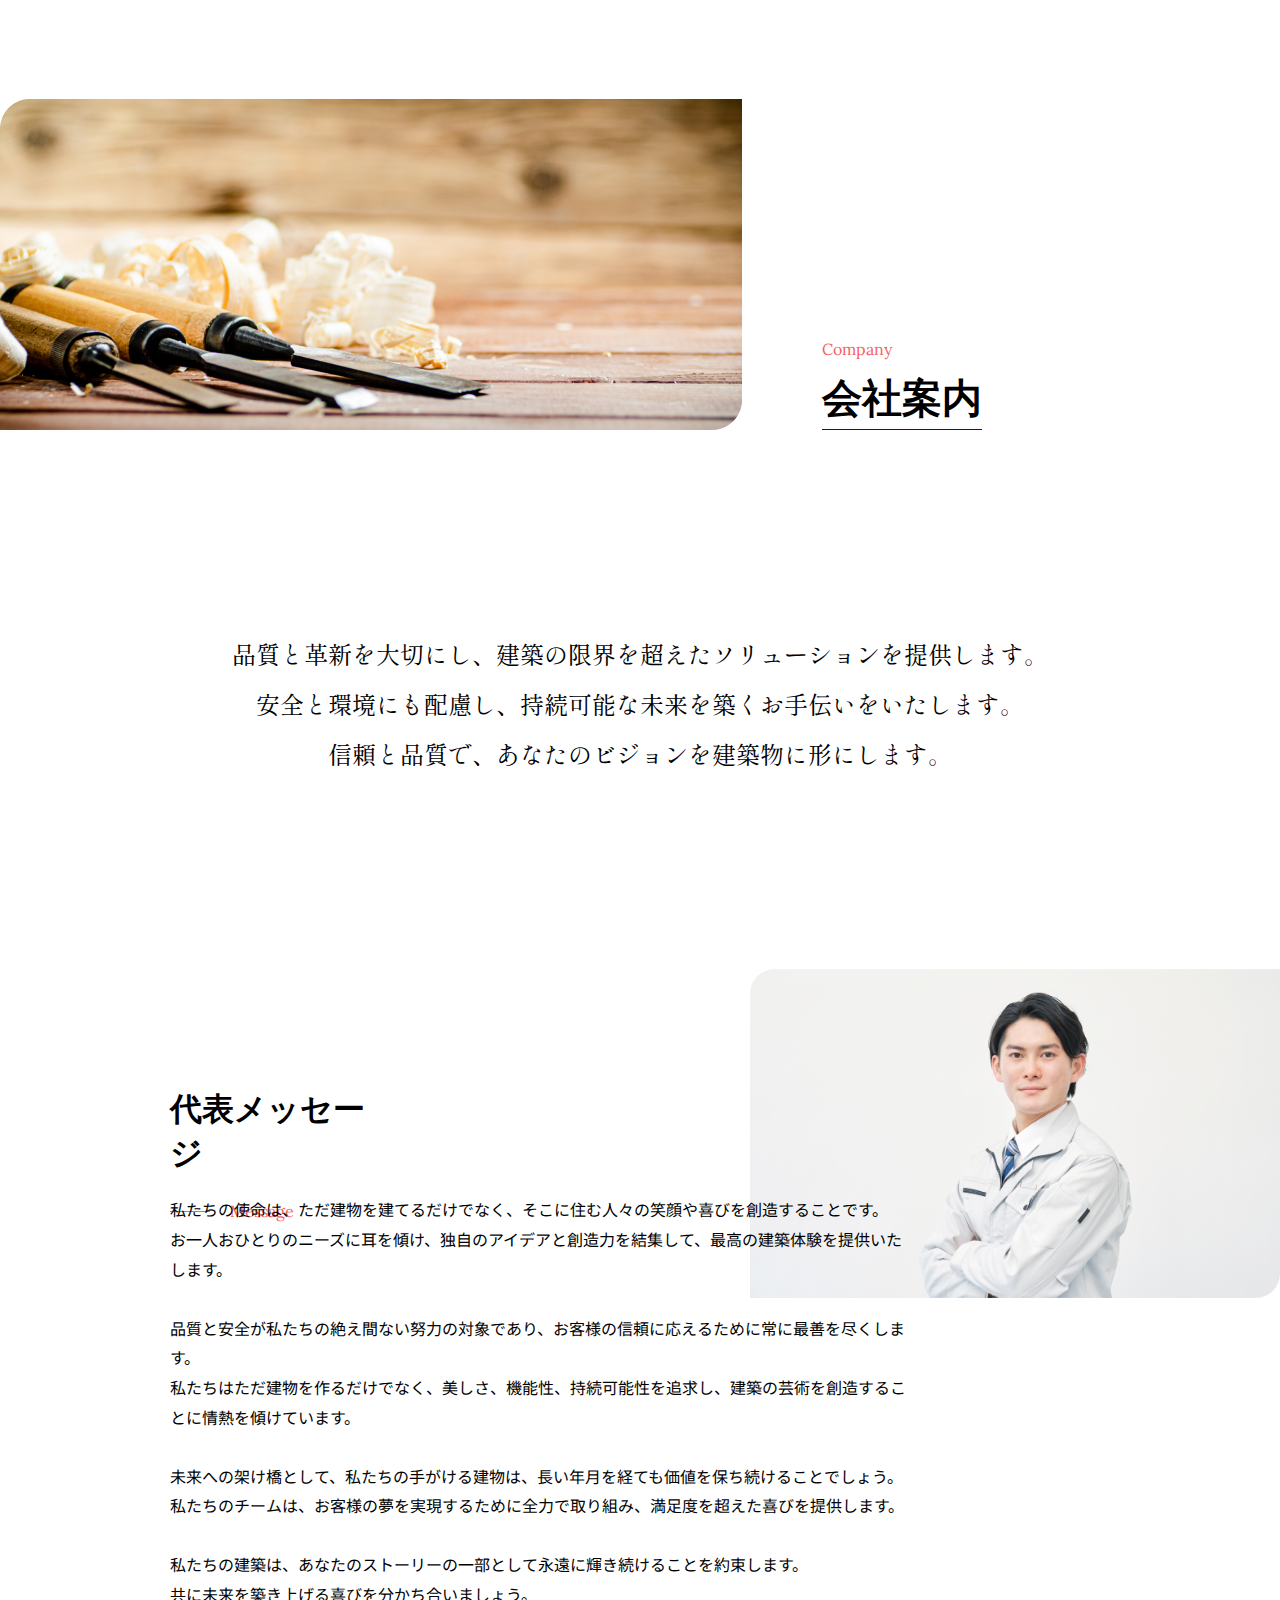
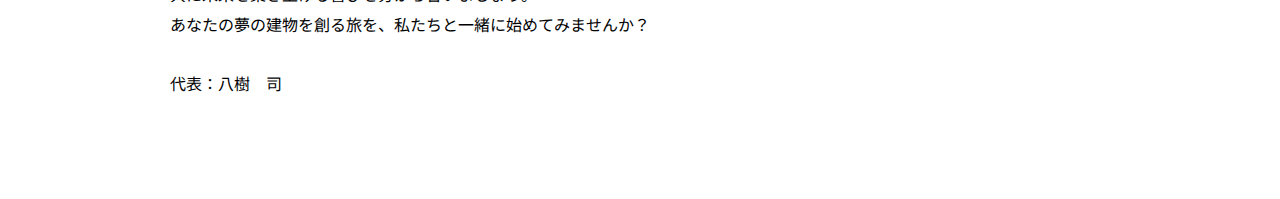
==== commit a7ffe1f3: "会社案内修正" ====
--- a/index.html
+++ b/index.html
@@ -91,9 +91,9 @@
             <h2 class="p-company__subtitle c-subtitle">代表メッセージ</h2>
             <p class="p-company__subtitle-en c-subtitle-en">Message</p>
           </div>
-          <!-- <figure class="p-company__message-image">
+          <figure class="p-company__message-image">
             <img src="./images/company-2.png" alt="代表メッセージ" width="650" height="402.73" loading="lazy">
-          </figure> -->
+          </figure>
           <p class="p-company__message">
             私たちの使命は、ただ建物を建てるだけでなく、そこに住む人々の笑顔や喜びを創造することです。<br>お一人おひとりのニーズに耳を傾け、独自のアイデアと創造力を結集して、最高の建築体験を提供いたします。<br><br>
             品質と安全が私たちの絶え間ない努力の対象であり、お客様の信頼に応えるために常に最善を尽くします。<br>私たちはただ建物を作るだけでなく、美しさ、機能性、持続可能性を追求し、建築の芸術を創造することに情熱を傾けています。<br><br>未来への架け橋として、私たちの手がける建物は、長い年月を経ても価値を保ち続けることでしょう。<br>私たちのチームは、お客様の夢を実現するために全力で取り組み、満足度を超えた喜びを提供します。<br><br>私たちの建築は、あなたのストーリーの一部として永遠に輝き続けることを約束します。<br>共に未来を築き上げる喜びを分かち合いましょう。<br>あなたの夢の建物を創る旅を、私たちと一緒に始めてみませんか？<br><br><span class="p-company__message-name">代表：八樹　司</span>
--- a/style.css
+++ b/style.css
@@ -1 +1 @@
-html,body,div,span,object,iframe,h1,h2,h3,h4,h5,h6,p,blockquote,pre,abbr,address,cite,code,del,dfn,em,img,ins,kbd,q,samp,small,strong,sub,sup,var,b,i,dl,dt,dd,ol,ul,li,fieldset,form,label,legend,table,caption,tbody,tfoot,thead,tr,th,td,article,aside,canvas,details,figcaption,figure,footer,header,hgroup,menu,nav,section,summary,time,mark,audio,video{margin:0;padding:0;border:0;outline:0;font-size:100%;vertical-align:baseline;background:rgba(0,0,0,0)}body{line-height:1;min-inline-size:0}article,aside,details,figcaption,figure,footer,header,hgroup,menu,nav,section{display:block}nav ul{list-style:none}blockquote,q{quotes:none}blockquote:before,blockquote:after,q:before,q:after{content:"";content:none}a{margin:0;padding:0;font-size:100%;vertical-align:baseline;background:rgba(0,0,0,0);text-decoration:none}ins{background-color:#ff9;color:#000;text-decoration:none}mark{background-color:#ff9;color:#000;font-style:italic;font-weight:bold}del{text-decoration:line-through}abbr[title],dfn[title]{border-bottom:1px dotted;cursor:help}table{border-collapse:collapse;border-spacing:0}hr{display:block;height:1px;border:0;border-top:1px solid #ccc;margin:1em 0;padding:0}input,select{vertical-align:middle}:root{--red: #F45F5F;--white: #FCFCFC;--bg-gray: #F4F4F4;--black: #1A1A1A;--headerHight: 100px;--inner: 15px}@media screen and (min-width: 1024px){:root{--inner: 50px}}html{font-size:16px}@media screen and (min-width: 768px){html{font-size:.7571428571vw}}@media screen and (min-width: 1230px){html{font-size:16px}}*{box-sizing:border-box}body{font-family:"Noto Sans JP",sans-serif,"Shippori Mincho",serif}a{color:var(--black)}img,a{display:block;width:100%;height:auto}.l-section{position:relative}.l-section__inner{--_width: 72.5rem;--_inner: 0.9375rem;width:min(100%,var(--_width));padding:0 var(--_inner);margin-inline:auto}@media screen and (min-width: 768px){.l-section__inner{--_inner: 3.125rem}}.l-section__inner.p-top-about__inner,.l-section__inner.p-top-message__inner{--_width: 120rem;--_inner: 0}.c-logo img{width:11.125rem}.c-button a{display:flex;align-items:center;justify-content:center;cursor:pointer;width:15rem;height:3.75rem;border:1px solid var(--red);border-radius:1.25rem 0px 1.25rem 0px;position:relative}.c-button a:hover{background-color:var(--red);color:var(--white)}.c-button a::before{content:"";display:inline-block;width:1px;height:.5rem;background-color:var(--black);rotate:45deg;position:absolute;top:1.625rem;left:12.5rem}.c-button a:hover::before{background-color:var(--white)}.c-button a::after{content:"";display:inline-block;width:1px;height:.5rem;background-color:var(--black);rotate:-45deg;position:absolute;top:1.3125rem;left:12.5rem}.c-button a:hover::after{background-color:var(--white)}.c-subtitle-group{width:14rem}.c-subtitle{font-size:2rem;font-family:"sippori-mincho",serif}.c-subtitle-en{font-family:"Lora",serif;color:var(--red);padding-top:.625rem}@media screen and (min-width: 768px){.c-subtitle-en{padding-top:1.25rem}}.c-subtitle-en::before{content:"";display:inline-block;width:2.5rem;height:1px;background-color:var(--red);margin-right:1.25rem;position:relative;top:-0.3125rem;margin-top:1.25rem}.p-top-message{padding-top:10rem;padding-bottom:1.6875rem;background-color:var(--white)}.p-top-message__inner{max-width:120rem;position:relative}.p-top-message__figure{aspect-ratio:1060/439;max-width:66.25rem}.p-top-message__figure img{height:100%}.p-top-message__text{font-size:.8125rem;padding:1.25rem;background-color:var(--white);border-radius:1.25rem;z-index:1;position:absolute;top:18.125rem;right:0;width:60.3125rem;padding:2.5rem 10.625rem .6875rem 2.5rem;line-height:normal}.p-top-message__button{margin-top:2.5rem;display:flex;justify-content:center;justify-content:flex-end}.p-top-contact{background-color:var(--red);padding-top:2.5625rem;padding-bottom:2.5rem;color:var(--white);line-height:normal}@media screen and (min-width: 768px){.p-top-contact{padding-top:5.0625rem;padding-bottom:5rem}}.p-top-contact__inner{max-width:56.5rem;width:100%;margin-inline:auto}.p-top-contact__title-group{width:21.4375rem;margin-inline:auto}@media screen and (min-width: 1024px){.p-top-contact__title-group{width:31.875rem}}.p-top-contact__text{margin-top:1.625rem}.p-top-contact__title{font-size:1.5rem;font-family:"sippori-mincho",serif;font-weight:bold;text-align:center}@media screen and (min-width: 768px){.p-top-contact__title{font-size:2rem}}.p-top-contact__description{margin-top:2.5rem;line-height:normal}@media screen and (min-width: 768px){.p-top-contact__description{margin-top:2.125rem;width:100%}}.p-top-contact__items{display:flex;flex-direction:column}@media screen and (min-width: 768px){.p-top-contact__items{width:41.875rem;flex-direction:row;justify-content:space-between;line-height:.9;margin-inline:auto}}@media screen and (min-width: 1024px){.p-top-contact__items{width:48.875rem}}.p-top-contact__item{text-align:center;margin-top:3rem}@media screen and (min-width: 768px){.p-top-contact__item{margin-top:2.5rem}}.p-top-contact__tel{color:var(--white);font-size:2.5rem;font-family:"noto-sans-jp",sans-serif;font-weight:bold;text-align:center;letter-spacing:-0.125rem;margin-top:1.253125rem}@media screen and (min-width: 768px){.p-top-contact__tel{margin-top:2.5rem;letter-spacing:-0.25rem}}.p-top-contact__icon{aspect-ratio:100/102;max-width:6.25rem;margin-inline:auto}.p-top-contact__icon img{height:100%}.p-top-contact__button{width:15rem;background-color:var(--white);border-radius:1.25rem 0px 1.25rem 0px;margin-top:1.25rem;margin-inline:auto}.p-top-contact__button a{color:var(--black)}.p-top-contact__bg-image{aspect-ratio:1059/250;max-width:22.0625rem;width:100%;position:absolute;top:49.875rem;left:50%;transform:translateX(-50%);padding-left:.625rem}@media screen and (min-width: 768px){.p-top-contact__bg-image{max-width:40.625rem;top:33.0625rem;padding-left:6.25rem}}@media screen and (min-width: 1024px){.p-top-contact__bg-image{aspect-ratio:959/180;max-width:64rem;width:100%;top:28.9375rem;padding-left:22.5rem}}@media screen and (min-width: 1400px){.p-top-contact__bg-image{max-width:87.5rem;top:25rem;padding-left:22.125rem}}.p-top-contact__bg-image img{height:auto}.p-company{margin-inline:auto;padding-top:6.1875rem;padding-bottom:6.3125rem}@media screen and (min-width: 768px){.p-company{width:min(100%,87.5rem)}}.p-company__inner{position:relative;margin-inline:auto}@media screen and (min-width: 768px){.p-company__inner{width:min(100%,87.5rem);padding-inline:0}}.p-company__heading{display:flex;flex-direction:column}@media screen and (min-width: 768px){.p-company__heading{flex-direction:row;align-items:flex-end}}.p-company__heading-image{aspect-ratio:742/331;max-width:46.375rem}.p-company__heading-image img{height:100%}.p-company__title-group{padding-top:1.6875rem}@media screen and (min-width: 768px){.p-company__title-group{width:35.8125rem;margin-left:5rem}}.p-company__title-en{font-size:.8125rem;color:var(--red);font-family:"Lora",serif;text-transform:capitalize}@media screen and (min-width: 768px){.p-company__title-en{font-size:1rem}}.p-company__title{font-family:"sippori-mincho",serif;width:6rem;font-size:1.5rem;padding-top:.3125rem;padding-bottom:.3125rem;border-bottom:1px solid var(--black)}@media screen and (min-width: 768px){.p-company__title{width:10rem;font-size:2.5rem;padding-top:1.375rem;padding-bottom:.625rem}}.p-company__description{font-family:"Shippori Mincho";font-size:1rem;line-height:2rem;margin-inline:auto;margin-top:5.3125rem;text-align:center}@media screen and (min-width: 768px){.p-company__description{width:51rem;font-size:1.5rem;margin-top:12.4675rem;line-height:2.0833333333}}.p-company__subtitle-group{margin-top:-8.625rem}.p-company__subtitle{line-height:normal;font-size:1.5rem}@media screen and (min-width: 768px){.p-company__subtitle{font-weight:700;font-size:2rem}}.p-company__message-group{margin-top:11rem;background-image:url("../../../images/company-2.png");background-repeat:no-repeat;background-size:contain;background-position:top right;padding-top:1.875rem}@media screen and (min-width: 768px){.p-company__message-group{background-size:40.625rem;padding-top:9rem;margin-left:10.625rem;margin-top:9.9375rem}}.p-company__message{width:100%;margin-inline:auto;padding-top:18.25rem;line-height:1.85;z-index:1;position:relative}@media screen and (min-width: 768px){.p-company__message{width:46.625rem;padding-top:3.158125rem;margin-inline:0}}.p-company__message-name{text-align:end;display:block}@media screen and (min-width: 768px){.p-company__message-name{text-align:start}}.p-point{padding-bottom:5rem}@media screen and (min-width: 768px){.p-point{padding-bottom:9.981875rem}}.p-point__inner{width:min(100%,23.4375rem);margin-inline:auto;padding-inline:--_inner;position:relative}@media screen and (min-width: 768px){.p-point__inner{width:min(100%,48rem)}}@media screen and (min-width: 1230px){.p-point__inner{width:min(100%,87.5rem);padding:0;margin-inline:auto}}.p-point__figure-1{aspect-ratio:650/455.379;max-width:21.4375rem}@media screen and (min-width: 768px){.p-point__figure-1{max-width:40.625rem}}.p-point__figure-1 img{border-radius:1.875rem 0px 1.875rem 0px;height:auto}.p-point__figure-2{aspect-ratio:375/501.518;max-width:9.3125rem;position:absolute;top:17.6875rem;left:13.1875rem}@media screen and (min-width: 768px){.p-point__figure-2{max-width:23.4375rem;top:32.5rem;left:24.125rem}}@media screen and (min-width: 1230px){.p-point__figure-2{top:6.1875rem;left:53.375rem}}.p-point__figure-2 img{border-radius:1.875rem 0px 1.875rem 0px;height:auto}.p-point__figure-3{aspect-ratio:369/258.783;max-width:10.875rem;position:absolute;top:22.5rem;left:.9375rem}@media screen and (min-width: 768px){.p-point__figure-3{max-width:23.0625rem;top:47.625rem;left:.9375rem}}@media screen and (min-width: 1230px){.p-point__figure-3{top:44rem;left:43.875rem}}.p-point__figure-3 img{border-radius:1.875rem 0px 1.875rem 0px;height:auto}.p-point__text-group{padding-top:20rem}@media screen and (min-width: 768px){.p-point__text-group{padding-top:41.875rem}}@media screen and (min-width: 1230px){.p-point__text-group{width:30.5625rem;padding-top:5.1875rem;margin-left:10.625rem}}.p-point__subtitle{font-family:"Shippori Mincho";font-size:1.5rem;line-height:normal}@media screen and (min-width: 768px){.p-point__subtitle{font-size:2rem}}.p-point__subtitle-en{font-family:"Lora",serif;font-size:.8125rem;margin-top:.3125rem}@media screen and (min-width: 768px){.p-point__subtitle-en{margin-top:.625rem}}.p-point__text{font-family:"Noto Sans JP",sans-serif;font-weight:400;line-height:1.8125;padding-top:2.5rem}@media screen and (min-width: 768px){.p-point__text{line-height:189%}}.p-point__button{padding-top:5rem;display:flex;justify-content:center}@media screen and (min-width: 1230px){.p-point__button{padding-top:14.25rem}}.c-button.p-point__button a::before{content:"";display:inline-block;width:1px;height:.5rem;background-color:var(--black);rotate:-45deg;position:absolute;top:1.6875rem;left:1.375rem}.c-button a:hover::before{background-color:var(--white)}.c-button.p-point__button a::after{content:"";display:inline-block;width:1px;height:.5rem;background-color:var(--black);rotate:45deg;position:absolute;top:1.375rem;left:1.375rem}.c-button a:hover::after{background-color:var(--white)}.p-point__line{border-bottom:1px solid var(--black);width:21.4375rem;padding-top:5rem;margin-inline:auto}@media screen and (min-width: 768px){.p-point__line{width:43.75rem}}@media screen and (min-width: 1230px){.p-point__line{width:50rem;padding-top:9.981875rem}}@media screen and (min-width: 768px){.u-hidden-pc{display:none}}@media screen and (min-width: 768px){.u-hidden-sp{display:none}}/*# sourceMappingURL=style.css.map */+html,body,div,span,object,iframe,h1,h2,h3,h4,h5,h6,p,blockquote,pre,abbr,address,cite,code,del,dfn,em,img,ins,kbd,q,samp,small,strong,sub,sup,var,b,i,dl,dt,dd,ol,ul,li,fieldset,form,label,legend,table,caption,tbody,tfoot,thead,tr,th,td,article,aside,canvas,details,figcaption,figure,footer,header,hgroup,menu,nav,section,summary,time,mark,audio,video{margin:0;padding:0;border:0;outline:0;font-size:100%;vertical-align:baseline;background:rgba(0,0,0,0)}body{line-height:1;min-inline-size:0}article,aside,details,figcaption,figure,footer,header,hgroup,menu,nav,section{display:block}nav ul{list-style:none}blockquote,q{quotes:none}blockquote:before,blockquote:after,q:before,q:after{content:"";content:none}a{margin:0;padding:0;font-size:100%;vertical-align:baseline;background:rgba(0,0,0,0);text-decoration:none}ins{background-color:#ff9;color:#000;text-decoration:none}mark{background-color:#ff9;color:#000;font-style:italic;font-weight:bold}del{text-decoration:line-through}abbr[title],dfn[title]{border-bottom:1px dotted;cursor:help}table{border-collapse:collapse;border-spacing:0}hr{display:block;height:1px;border:0;border-top:1px solid #ccc;margin:1em 0;padding:0}input,select{vertical-align:middle}:root{--red: #F45F5F;--white: #FCFCFC;--bg-gray: #F4F4F4;--black: #1A1A1A;--headerHight: 100px;--inner: 15px}@media screen and (min-width: 1024px){:root{--inner: 50px}}html{font-size:16px}@media screen and (min-width: 768px){html{font-size:.7571428571vw}}@media screen and (min-width: 1230px){html{font-size:16px}}*{box-sizing:border-box}body{font-family:"Noto Sans JP",sans-serif,"Shippori Mincho",serif}a{color:var(--black)}img,a{display:block;width:100%;height:auto}.l-section{position:relative}.l-section__inner{--_width: 72.5rem;--_inner: 0.9375rem;width:min(100%,var(--_width));padding:0 var(--_inner);margin-inline:auto}@media screen and (min-width: 768px){.l-section__inner{--_inner: 3.125rem}}.l-section__inner.p-top-about__inner,.l-section__inner.p-top-message__inner{--_width: 120rem;--_inner: 0}.c-logo img{width:11.125rem}.c-button a{display:flex;align-items:center;justify-content:center;cursor:pointer;width:15rem;height:3.75rem;border:1px solid var(--red);border-radius:1.25rem 0px 1.25rem 0px;position:relative}.c-button a:hover{background-color:var(--red);color:var(--white)}.c-button a::before{content:"";display:inline-block;width:1px;height:.5rem;background-color:var(--black);rotate:45deg;position:absolute;top:1.625rem;left:12.5rem}.c-button a:hover::before{background-color:var(--white)}.c-button a::after{content:"";display:inline-block;width:1px;height:.5rem;background-color:var(--black);rotate:-45deg;position:absolute;top:1.3125rem;left:12.5rem}.c-button a:hover::after{background-color:var(--white)}.c-subtitle-group{width:14rem}.c-subtitle{font-size:2rem;font-family:"sippori-mincho",serif}.c-subtitle-en{font-family:"Lora",serif;color:var(--red);padding-top:.625rem}@media screen and (min-width: 768px){.c-subtitle-en{padding-top:1.25rem}}.c-subtitle-en::before{content:"";display:inline-block;width:2.5rem;height:1px;background-color:var(--red);margin-right:1.25rem;position:relative;top:-0.3125rem;margin-top:1.25rem}.p-top-message{padding-top:10rem;padding-bottom:1.6875rem;background-color:var(--white)}.p-top-message__inner{max-width:120rem;position:relative}.p-top-message__figure{aspect-ratio:1060/439;max-width:66.25rem}.p-top-message__figure img{height:100%}.p-top-message__text{font-size:.8125rem;padding:1.25rem;background-color:var(--white);border-radius:1.25rem;z-index:1;position:absolute;top:18.125rem;right:0;width:60.3125rem;padding:2.5rem 10.625rem .6875rem 2.5rem;line-height:normal}.p-top-message__button{margin-top:2.5rem;display:flex;justify-content:center;justify-content:flex-end}.p-top-contact{background-color:var(--red);padding-top:2.5625rem;padding-bottom:2.5rem;color:var(--white);line-height:normal}@media screen and (min-width: 768px){.p-top-contact{padding-top:5.0625rem;padding-bottom:5rem}}.p-top-contact__inner{max-width:56.5rem;width:100%;margin-inline:auto}.p-top-contact__title-group{width:21.4375rem;margin-inline:auto}@media screen and (min-width: 1024px){.p-top-contact__title-group{width:31.875rem}}.p-top-contact__text{margin-top:1.625rem}.p-top-contact__title{font-size:1.5rem;font-family:"sippori-mincho",serif;font-weight:bold;text-align:center}@media screen and (min-width: 768px){.p-top-contact__title{font-size:2rem}}.p-top-contact__description{margin-top:2.5rem;line-height:normal}@media screen and (min-width: 768px){.p-top-contact__description{margin-top:2.125rem;width:100%}}.p-top-contact__items{display:flex;flex-direction:column}@media screen and (min-width: 768px){.p-top-contact__items{width:41.875rem;flex-direction:row;justify-content:space-between;line-height:.9;margin-inline:auto}}@media screen and (min-width: 1024px){.p-top-contact__items{width:48.875rem}}.p-top-contact__item{text-align:center;margin-top:3rem}@media screen and (min-width: 768px){.p-top-contact__item{margin-top:2.5rem}}.p-top-contact__tel{color:var(--white);font-size:2.5rem;font-family:"noto-sans-jp",sans-serif;font-weight:bold;text-align:center;letter-spacing:-0.125rem;margin-top:1.253125rem}@media screen and (min-width: 768px){.p-top-contact__tel{margin-top:2.5rem;letter-spacing:-0.25rem}}.p-top-contact__icon{aspect-ratio:100/102;max-width:6.25rem;margin-inline:auto}.p-top-contact__icon img{height:100%}.p-top-contact__button{width:15rem;background-color:var(--white);border-radius:1.25rem 0px 1.25rem 0px;margin-top:1.25rem;margin-inline:auto}.p-top-contact__button a{color:var(--black)}.p-top-contact__bg-image{aspect-ratio:1059/250;max-width:22.0625rem;width:100%;position:absolute;top:49.875rem;left:50%;transform:translateX(-50%);padding-left:.625rem}@media screen and (min-width: 768px){.p-top-contact__bg-image{max-width:40.625rem;top:33.0625rem;padding-left:6.25rem}}@media screen and (min-width: 1024px){.p-top-contact__bg-image{aspect-ratio:959/180;max-width:64rem;width:100%;top:28.9375rem;padding-left:22.5rem}}@media screen and (min-width: 1400px){.p-top-contact__bg-image{max-width:87.5rem;top:25rem;padding-left:22.125rem}}.p-top-contact__bg-image img{height:auto}.p-company{margin-inline:auto;padding-top:6.1875rem;padding-bottom:6.3125rem}@media screen and (min-width: 768px){.p-company{width:min(100%,87.5rem)}}.p-company__inner{position:relative;margin-inline:auto}@media screen and (min-width: 768px){.p-company__inner{width:min(100%,87.5rem);padding-inline:0}}.p-company__heading{display:flex;flex-direction:column}@media screen and (min-width: 768px){.p-company__heading{flex-direction:row;align-items:flex-end}}.p-company__heading-image{aspect-ratio:742/331;max-width:46.375rem}.p-company__heading-image img{height:100%}.p-company__title-group{padding-top:1.6875rem}@media screen and (min-width: 768px){.p-company__title-group{width:35.8125rem;margin-left:5rem}}.p-company__title-en{font-size:.8125rem;color:var(--red);font-family:"Lora",serif;text-transform:capitalize}@media screen and (min-width: 768px){.p-company__title-en{font-size:1rem}}.p-company__title{font-family:"sippori-mincho",serif;width:6rem;font-size:1.5rem;padding-top:.3125rem;padding-bottom:.3125rem;border-bottom:1px solid var(--black)}@media screen and (min-width: 768px){.p-company__title{width:10rem;font-size:2.5rem;padding-top:1.375rem;padding-bottom:.625rem}}.p-company__description{font-family:"Shippori Mincho";font-size:1rem;line-height:2rem;margin-inline:auto;margin-top:5.3125rem;text-align:center}@media screen and (min-width: 768px){.p-company__description{width:51rem;font-size:1.5rem;margin-top:12.4675rem;line-height:2.0833333333}}.p-company__subtitle-group{margin-top:-8.625rem}.p-company__subtitle{line-height:normal;font-size:1.5rem}@media screen and (min-width: 768px){.p-company__subtitle{font-weight:700;font-size:2rem}}.p-company__message-group{margin-top:11rem;padding-top:1.875rem}@media screen and (min-width: 768px){.p-company__message-group{background-size:40.625rem;padding-top:9rem;margin-left:10.625rem;margin-top:18.9375rem}}.p-company__message-image{aspect-ratio:650/402.73;margin-inline:auto;margin-top:2.5rem}@media screen and (min-width: 768px){.p-company__message-image{max-width:40.625rem;margin-top:-15.625rem;margin-left:36.25rem}}.p-company__message-image img{height:100%;object-fit:contain}.p-company__message{width:100%;margin-inline:auto;padding-top:2.25rem;line-height:1.85;z-index:1;position:relative}@media screen and (min-width: 768px){.p-company__message{width:46.625rem;padding-top:3.158125rem;margin-inline:0;margin-top:-9.5625rem}}.p-company__message-name{text-align:end;display:block}@media screen and (min-width: 768px){.p-company__message-name{text-align:start}}.p-point{padding-bottom:5rem}@media screen and (min-width: 768px){.p-point{padding-bottom:9.981875rem}}.p-point__inner{width:min(100%,23.4375rem);margin-inline:auto;padding-inline:--_inner;position:relative}@media screen and (min-width: 768px){.p-point__inner{width:min(100%,48rem)}}@media screen and (min-width: 1230px){.p-point__inner{width:min(100%,87.5rem);padding:0;margin-inline:auto}}.p-point__figure-1{aspect-ratio:650/455.379;max-width:21.4375rem}@media screen and (min-width: 768px){.p-point__figure-1{max-width:40.625rem}}.p-point__figure-1 img{border-radius:1.875rem 0px 1.875rem 0px;height:auto}.p-point__figure-2{aspect-ratio:375/501.518;max-width:9.3125rem;position:absolute;top:17.6875rem;left:13.1875rem}@media screen and (min-width: 768px){.p-point__figure-2{max-width:23.4375rem;top:32.5rem;left:24.125rem}}@media screen and (min-width: 1230px){.p-point__figure-2{top:6.1875rem;left:53.375rem}}.p-point__figure-2 img{border-radius:1.875rem 0px 1.875rem 0px;height:auto}.p-point__figure-3{aspect-ratio:369/258.783;max-width:10.875rem;position:absolute;top:22.5rem;left:.9375rem}@media screen and (min-width: 768px){.p-point__figure-3{max-width:23.0625rem;top:47.625rem;left:.9375rem}}@media screen and (min-width: 1230px){.p-point__figure-3{top:44rem;left:43.875rem}}.p-point__figure-3 img{border-radius:1.875rem 0px 1.875rem 0px;height:auto}.p-point__text-group{padding-top:20rem}@media screen and (min-width: 768px){.p-point__text-group{padding-top:41.875rem}}@media screen and (min-width: 1230px){.p-point__text-group{width:30.5625rem;padding-top:5.1875rem;margin-left:10.625rem}}.p-point__subtitle{font-family:"Shippori Mincho";font-size:1.5rem;line-height:normal}@media screen and (min-width: 768px){.p-point__subtitle{font-size:2rem}}.p-point__subtitle-en{font-family:"Lora",serif;font-size:.8125rem;margin-top:.3125rem}@media screen and (min-width: 768px){.p-point__subtitle-en{margin-top:.625rem}}.p-point__text{font-family:"Noto Sans JP",sans-serif;font-weight:400;line-height:1.8125;padding-top:2.5rem}@media screen and (min-width: 768px){.p-point__text{line-height:189%}}.p-point__button{padding-top:5rem;display:flex;justify-content:center}@media screen and (min-width: 1230px){.p-point__button{padding-top:14.25rem}}.c-button.p-point__button a::before{content:"";display:inline-block;width:1px;height:.5rem;background-color:var(--black);rotate:-45deg;position:absolute;top:1.6875rem;left:1.375rem}.c-button a:hover::before{background-color:var(--white)}.c-button.p-point__button a::after{content:"";display:inline-block;width:1px;height:.5rem;background-color:var(--black);rotate:45deg;position:absolute;top:1.375rem;left:1.375rem}.c-button a:hover::after{background-color:var(--white)}.p-point__line{border-bottom:1px solid var(--black);width:21.4375rem;padding-top:5rem;margin-inline:auto}@media screen and (min-width: 768px){.p-point__line{width:43.75rem}}@media screen and (min-width: 1230px){.p-point__line{width:50rem;padding-top:9.981875rem}}@media screen and (min-width: 768px){.u-hidden-pc{display:none}}@media screen and (min-width: 768px){.u-hidden-sp{display:none}}/*# sourceMappingURL=style.css.map */